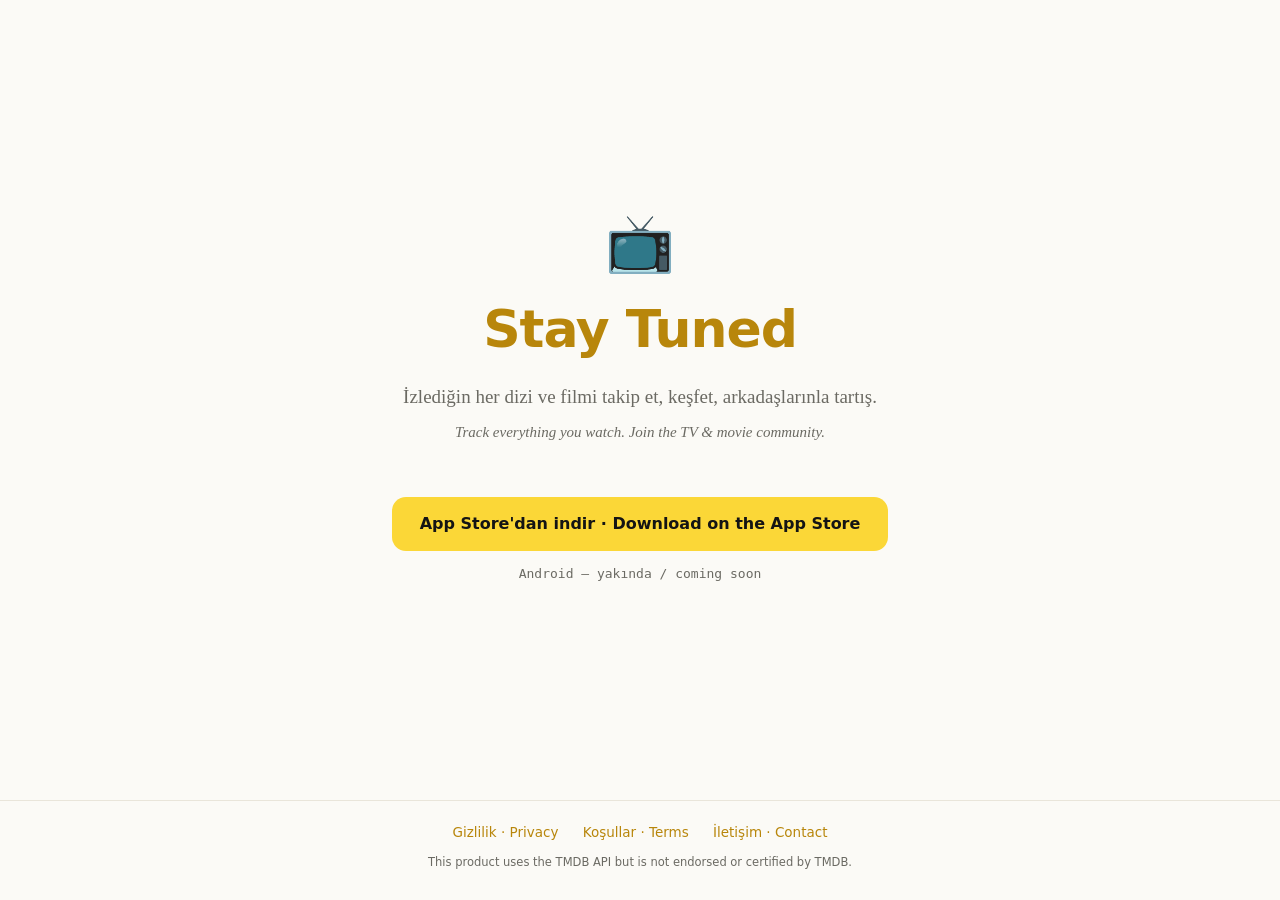
==== index.html @ a6c9dd44 "getstaytuned.app statik site: ana sayfa + gizlilik + kosullar Co-Authored-By: Claude Fable 5 <norepl" ====
<!doctype html>
<html lang="tr">
<head>
<meta charset="utf-8">
<meta name="viewport" content="width=device-width,initial-scale=1">
<title>Stay Tuned — Dizi & Film Takip / TV & Movie Tracker</title>
<meta name="description" content="İzlediğin her dizi ve filmi takip et, keşfet, arkadaşlarınla tartış. Track everything you watch.">
<style>
  :root{
    --beam:#FBD737; --bg:#fbfaf6; --surface:#ffffff; --text:#1c1b18; --muted:#6b6a63; --line:#e9e5da; --accent:#B8860B;
  }
  @media (prefers-color-scheme: dark){:root{--bg:#0d0e12;--surface:#15161c;--text:#eceae2;--muted:#9a988c;--line:#262832;--accent:#FBD737;}}
  *{box-sizing:border-box;}
  body{margin:0;background:var(--bg);color:var(--text);line-height:1.65;
    font-family:'Charter','Georgia',serif;-webkit-font-smoothing:antialiased;
    min-height:100vh;display:flex;flex-direction:column;}
  .wrap{max-width:720px;margin:0 auto;padding:64px 22px 48px;flex:1;
    display:flex;flex-direction:column;justify-content:center;text-align:center;}
  .logo{font-size:56px;line-height:1;}
  h1{font-family:-apple-system,system-ui,sans-serif;font-weight:800;letter-spacing:-0.02em;
    font-size:clamp(34px,7vw,52px);margin:16px 0 8px;color:var(--accent);}
  .tag{font-size:19px;color:var(--muted);margin:0 0 8px;}
  .tag-en{font-size:15px;color:var(--muted);margin:0 0 36px;font-style:italic;}
  .store{display:inline-block;font-family:-apple-system,system-ui,sans-serif;font-weight:700;
    background:var(--beam);color:#141414;border-radius:14px;padding:14px 28px;font-size:16px;
    text-decoration:none;}
  .store:hover{filter:brightness(1.05);}
  .soon{display:block;margin-top:12px;font-size:13px;color:var(--muted);
    font-family:ui-monospace,monospace;}
  footer{border-top:1px solid var(--line);padding:20px 22px 28px;text-align:center;
    font-family:-apple-system,system-ui,sans-serif;font-size:13.5px;color:var(--muted);}
  footer a{color:var(--accent);text-decoration:none;margin:0 10px;}
  footer a:hover{text-decoration:underline;}
  .tmdb{margin-top:10px;font-size:11.5px;}
</style>
</head>
<body>
  <div class="wrap">
    <div class="logo">📺</div>
    <h1>Stay Tuned</h1>
    <p class="tag">İzlediğin her dizi ve filmi takip et, keşfet, arkadaşlarınla tartış.</p>
    <p class="tag-en">Track everything you watch. Join the TV &amp; movie community.</p>
    <p>
      <a class="store" href="https://apps.apple.com/app/id6792608115">App Store'dan indir · Download on the App Store</a>
      <span class="soon">Android — yakında / coming soon</span>
    </p>
  </div>
  <footer>
    <div>
      <a href="/privacy/">Gizlilik · Privacy</a>
      <a href="/terms/">Koşullar · Terms</a>
      <a href="mailto:getstaytuned@gmail.com">İletişim · Contact</a>
    </div>
    <div class="tmdb">This product uses the TMDB API but is not endorsed or certified by TMDB.</div>
  </footer>
</body>
</html>
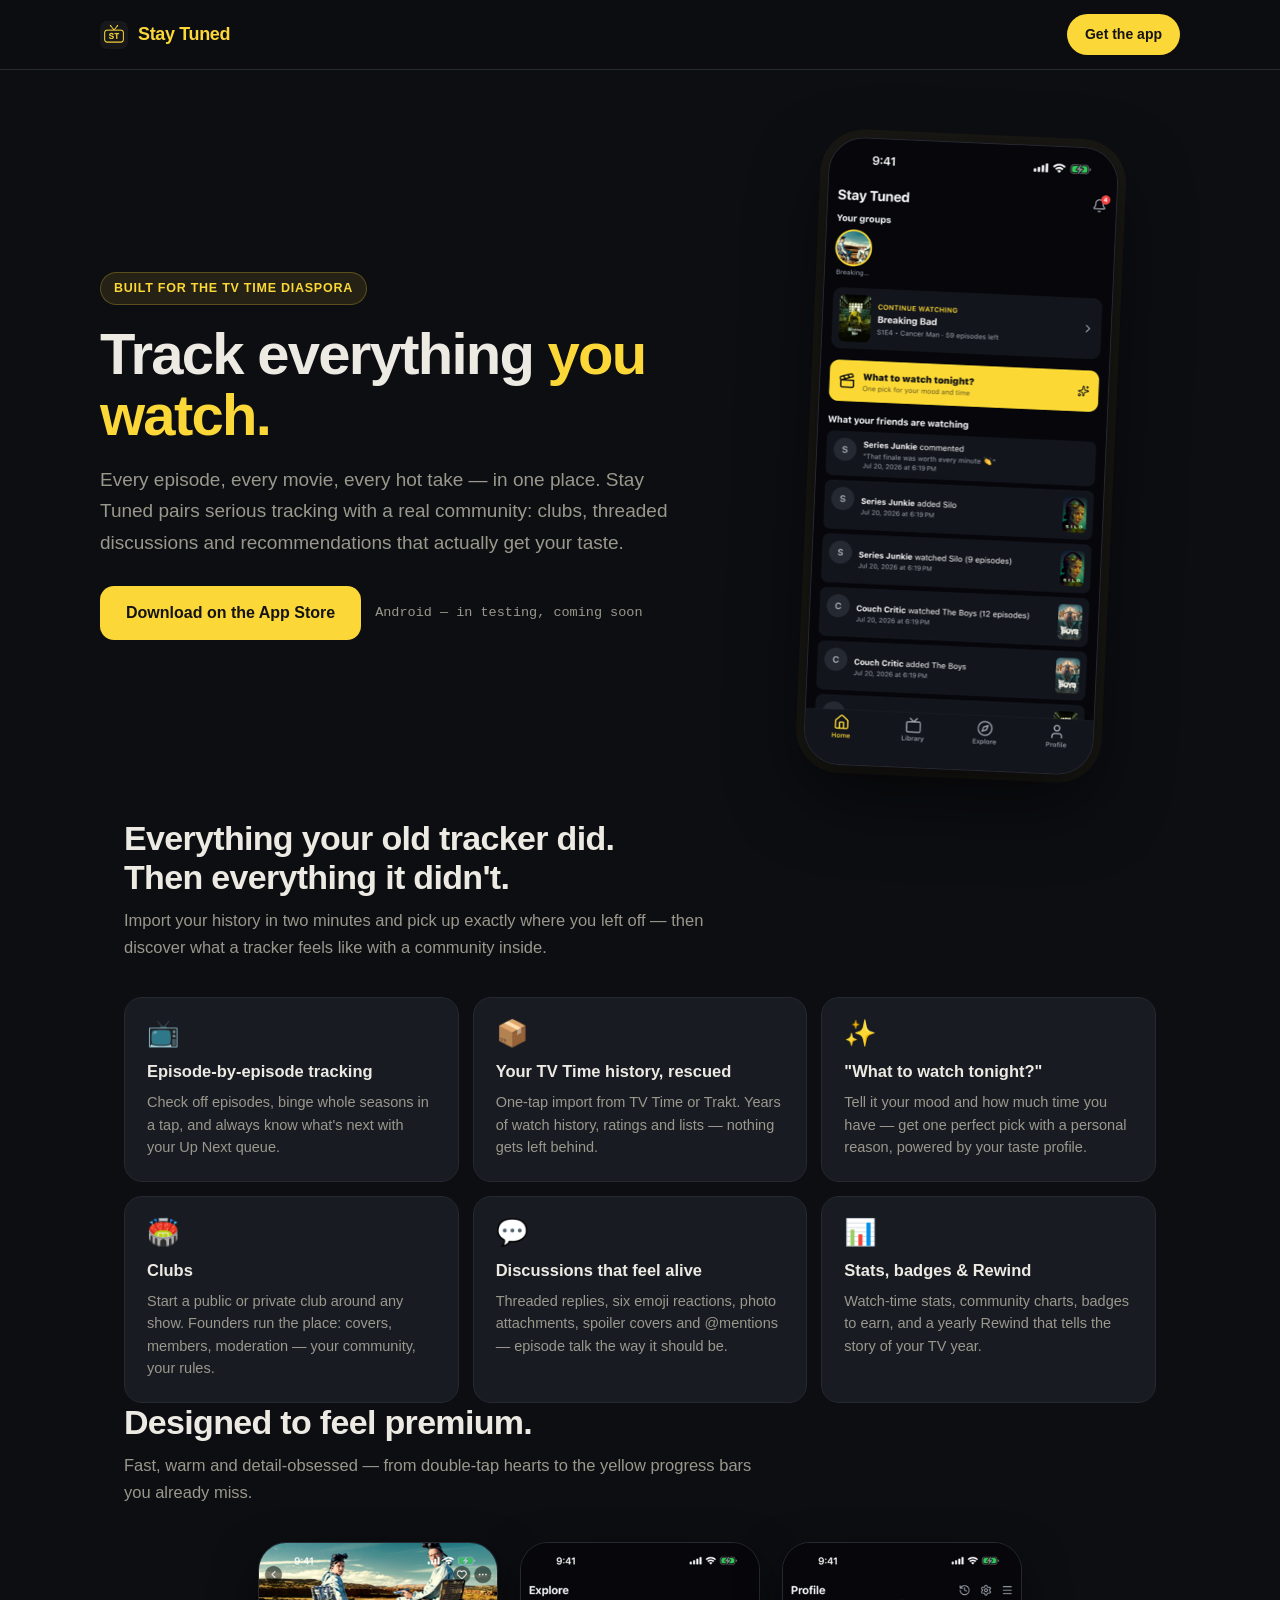
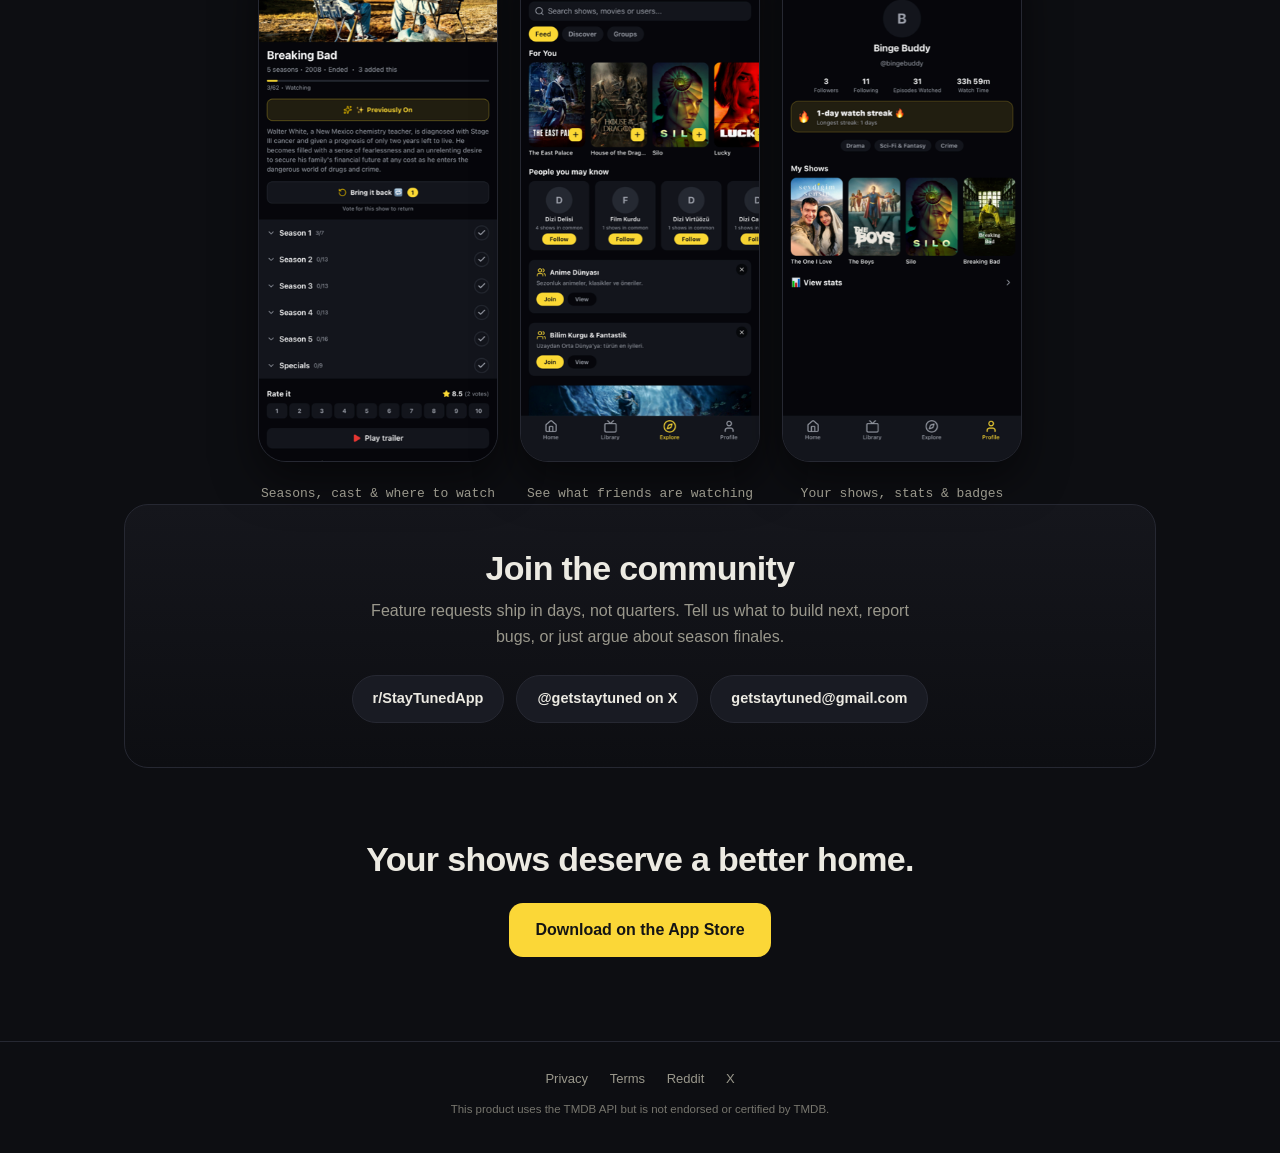
==== commit d5886d10: "Premium landing page: hero + ozellik izgarasi + vitrin + topluluk Co-Authored-By: Claude Fable 5 <no" ====
--- a/index.html
+++ b/index.html
@@ -1,57 +1,168 @@
 <!doctype html>
-<html lang="tr">
+<html lang="en">
 <head>
 <meta charset="utf-8">
 <meta name="viewport" content="width=device-width,initial-scale=1">
-<title>Stay Tuned — Dizi & Film Takip / TV & Movie Tracker</title>
-<meta name="description" content="İzlediğin her dizi ve filmi takip et, keşfet, arkadaşlarınla tartış. Track everything you watch.">
+<title>Stay Tuned — Track everything you watch</title>
+<meta name="description" content="The TV & movie tracker with a real community. Episode tracking, personal recommendations, clubs and discussions — built for the TV Time diaspora.">
+<meta property="og:title" content="Stay Tuned — Track everything you watch">
+<meta property="og:description" content="Episode tracking, personal recommendations, clubs and discussions. Built for the TV Time diaspora.">
+<meta property="og:image" content="https://getstaytuned.app/assets/01_home.png">
 <style>
   :root{
-    --beam:#FBD737; --bg:#fbfaf6; --surface:#ffffff; --text:#1c1b18; --muted:#6b6a63; --line:#e9e5da; --accent:#B8860B;
+    --beam:#FBD737; --beam-deep:#B8860B;
+    --bg:#0d0e12; --surface:#15161c; --card:#191b23; --text:#eceae2; --muted:#9a988c; --line:#262832;
   }
-  @media (prefers-color-scheme: dark){:root{--bg:#0d0e12;--surface:#15161c;--text:#eceae2;--muted:#9a988c;--line:#262832;--accent:#FBD737;}}
-  *{box-sizing:border-box;}
-  body{margin:0;background:var(--bg);color:var(--text);line-height:1.65;
-    font-family:'Charter','Georgia',serif;-webkit-font-smoothing:antialiased;
-    min-height:100vh;display:flex;flex-direction:column;}
-  .wrap{max-width:720px;margin:0 auto;padding:64px 22px 48px;flex:1;
-    display:flex;flex-direction:column;justify-content:center;text-align:center;}
-  .logo{font-size:56px;line-height:1;}
-  h1{font-family:-apple-system,system-ui,sans-serif;font-weight:800;letter-spacing:-0.02em;
-    font-size:clamp(34px,7vw,52px);margin:16px 0 8px;color:var(--accent);}
-  .tag{font-size:19px;color:var(--muted);margin:0 0 8px;}
-  .tag-en{font-size:15px;color:var(--muted);margin:0 0 36px;font-style:italic;}
-  .store{display:inline-block;font-family:-apple-system,system-ui,sans-serif;font-weight:700;
-    background:var(--beam);color:#141414;border-radius:14px;padding:14px 28px;font-size:16px;
-    text-decoration:none;}
-  .store:hover{filter:brightness(1.05);}
-  .soon{display:block;margin-top:12px;font-size:13px;color:var(--muted);
-    font-family:ui-monospace,monospace;}
-  footer{border-top:1px solid var(--line);padding:20px 22px 28px;text-align:center;
-    font-family:-apple-system,system-ui,sans-serif;font-size:13.5px;color:var(--muted);}
-  footer a{color:var(--accent);text-decoration:none;margin:0 10px;}
-  footer a:hover{text-decoration:underline;}
-  .tmdb{margin-top:10px;font-size:11.5px;}
+  *{box-sizing:border-box;margin:0;}
+  html{scroll-behavior:smooth;}
+  body{background:var(--bg);color:var(--text);line-height:1.65;
+    font-family:-apple-system,BlinkMacSystemFont,'Segoe UI',Roboto,sans-serif;
+    -webkit-font-smoothing:antialiased;overflow-x:hidden;}
+  a{color:var(--beam);text-decoration:none;}
+  .wrap{max-width:1080px;margin:0 auto;padding:0 24px;}
+
+  /* Nav */
+  nav{position:sticky;top:0;z-index:10;background:rgba(13,14,18,.85);backdrop-filter:blur(14px);border-bottom:1px solid var(--line);}
+  .nav-in{display:flex;align-items:center;justify-content:space-between;padding:14px 0;}
+  .brand{display:flex;align-items:center;gap:10px;font-weight:800;font-size:18px;color:var(--beam);letter-spacing:-.02em;}
+  .brand img{width:28px;height:28px;border-radius:7px;}
+  .nav-cta{background:var(--beam);color:#141414;font-weight:700;font-size:14px;padding:9px 18px;border-radius:999px;}
+  .nav-cta:hover{filter:brightness(1.07);}
+
+  /* Hero */
+  .hero{display:flex;align-items:center;gap:48px;padding:72px 0 48px;}
+  .hero-copy{flex:1.15;min-width:0;}
+  .eyebrow{display:inline-block;font-size:12.5px;font-weight:700;letter-spacing:.06em;text-transform:uppercase;
+    color:var(--beam);background:rgba(251,215,55,.1);border:1px solid rgba(251,215,55,.25);border-radius:999px;padding:5px 13px;margin-bottom:18px;}
+  h1{font-size:clamp(34px,5.4vw,58px);font-weight:800;letter-spacing:-.03em;line-height:1.06;}
+  h1 em{font-style:normal;color:var(--beam);}
+  .lede{color:var(--muted);font-size:clamp(16px,2vw,19px);margin:18px 0 28px;max-width:34em;}
+  .cta-row{display:flex;align-items:center;gap:14px;flex-wrap:wrap;}
+  .cta{display:inline-flex;align-items:center;gap:9px;background:var(--beam);color:#141414;font-weight:800;
+    font-size:16px;padding:14px 26px;border-radius:14px;}
+  .cta:hover{filter:brightness(1.07);}
+  .cta-soft{color:var(--muted);font-size:13.5px;font-family:ui-monospace,monospace;}
+  .hero-shot{flex:.85;display:flex;justify-content:center;min-width:0;}
+  .phone{width:min(290px,72vw);border-radius:36px;border:1px solid var(--line);
+    box-shadow:0 30px 70px rgba(0,0,0,.55), 0 0 0 8px rgba(251,215,55,.05);
+    transform:rotate(2.5deg);}
+
+  /* Sections */
+  section{padding:56px 0;}
+  .sec-head{max-width:640px;margin-bottom:36px;}
+  h2{font-size:clamp(24px,3.4vw,34px);font-weight:800;letter-spacing:-.02em;line-height:1.15;}
+  .sec-head p{color:var(--muted);margin-top:10px;font-size:16.5px;}
+
+  /* Feature grid */
+  .grid{display:grid;grid-template-columns:repeat(auto-fit,minmax(280px,1fr));gap:14px;}
+  .card{background:var(--card);border:1px solid var(--line);border-radius:18px;padding:22px;}
+  .card .ico{font-size:26px;line-height:1;}
+  .card h3{font-size:16.5px;font-weight:700;margin:12px 0 6px;}
+  .card p{color:var(--muted);font-size:14.5px;line-height:1.55;}
+
+  /* Showcase */
+  .shots{display:flex;gap:22px;justify-content:center;flex-wrap:wrap;}
+  .shot{width:min(240px,80vw);text-align:center;}
+  .shot img{width:100%;border-radius:28px;border:1px solid var(--line);box-shadow:0 18px 44px rgba(0,0,0,.5);}
+  .shot figcaption{color:var(--muted);font-size:13px;margin-top:12px;font-family:ui-monospace,monospace;}
+
+  /* Community */
+  .comm{background:linear-gradient(180deg,var(--surface),var(--bg));border:1px solid var(--line);border-radius:24px;
+    padding:44px 28px;text-align:center;}
+  .comm p{color:var(--muted);max-width:36em;margin:10px auto 24px;}
+  .comm-row{display:flex;gap:12px;justify-content:center;flex-wrap:wrap;}
+  .ghost{display:inline-flex;align-items:center;gap:8px;border:1px solid var(--line);background:var(--card);
+    color:var(--text);font-weight:600;font-size:14.5px;padding:11px 20px;border-radius:999px;}
+  .ghost:hover{border-color:var(--beam);color:var(--beam);}
+
+  /* Final CTA */
+  .final{text-align:center;padding:72px 0 84px;}
+  .final .cta{margin-top:24px;}
+
+  footer{border-top:1px solid var(--line);padding:26px 24px 34px;text-align:center;color:var(--muted);font-size:13px;}
+  footer a{margin:0 9px;color:var(--muted);}
+  footer a:hover{color:var(--beam);}
+  .tmdb{margin-top:10px;font-size:11.5px;opacity:.75;}
+
+  @media (max-width:820px){
+    .hero{flex-direction:column-reverse;gap:36px;padding-top:44px;text-align:center;}
+    .lede{margin-inline:auto;}
+    .cta-row{justify-content:center;}
+    .phone{transform:none;}
+  }
 </style>
 </head>
 <body>
-  <div class="wrap">
-    <div class="logo">📺</div>
-    <h1>Stay Tuned</h1>
-    <p class="tag">İzlediğin her dizi ve filmi takip et, keşfet, arkadaşlarınla tartış.</p>
-    <p class="tag-en">Track everything you watch. Join the TV &amp; movie community.</p>
-    <p>
-      <a class="store" href="https://apps.apple.com/app/id6792608115">App Store'dan indir · Download on the App Store</a>
-      <span class="soon">Android — yakında / coming soon</span>
-    </p>
+
+<nav><div class="wrap nav-in">
+  <span class="brand"><img src="assets/icon-192.png" alt="">Stay Tuned</span>
+  <a class="nav-cta" href="https://apps.apple.com/app/id6792608115">Get the app</a>
+</div></nav>
+
+<header class="wrap hero">
+  <div class="hero-copy">
+    <span class="eyebrow">Built for the TV Time diaspora</span>
+    <h1>Track everything <em>you watch.</em></h1>
+    <p class="lede">Every episode, every movie, every hot take — in one place. Stay Tuned pairs serious tracking with a real community: clubs, threaded discussions and recommendations that actually get your taste.</p>
+    <div class="cta-row">
+      <a class="cta" href="https://apps.apple.com/app/id6792608115"> Download on the App&nbsp;Store</a>
+      <span class="cta-soft">Android — in testing, coming soon</span>
+    </div>
   </div>
-  <footer>
-    <div>
-      <a href="/privacy/">Gizlilik · Privacy</a>
-      <a href="/terms/">Koşullar · Terms</a>
-      <a href="mailto:getstaytuned@gmail.com">İletişim · Contact</a>
+  <div class="hero-shot"><img class="phone" src="assets/01_home.png" alt="Stay Tuned home screen"></div>
+</header>
+
+<section class="wrap" id="features">
+  <div class="sec-head">
+    <h2>Everything your old tracker did.<br>Then everything it didn't.</h2>
+    <p>Import your history in two minutes and pick up exactly where you left off — then discover what a tracker feels like with a community inside.</p>
+  </div>
+  <div class="grid">
+    <div class="card"><div class="ico">📺</div><h3>Episode-by-episode tracking</h3><p>Check off episodes, binge whole seasons in a tap, and always know what's next with your Up Next queue.</p></div>
+    <div class="card"><div class="ico">📦</div><h3>Your TV Time history, rescued</h3><p>One-tap import from TV Time or Trakt. Years of watch history, ratings and lists — nothing gets left behind.</p></div>
+    <div class="card"><div class="ico">✨</div><h3>"What to watch tonight?"</h3><p>Tell it your mood and how much time you have — get one perfect pick with a personal reason, powered by your taste profile.</p></div>
+    <div class="card"><div class="ico">🏟️</div><h3>Clubs</h3><p>Start a public or private club around any show. Founders run the place: covers, members, moderation — your community, your rules.</p></div>
+    <div class="card"><div class="ico">💬</div><h3>Discussions that feel alive</h3><p>Threaded replies, six emoji reactions, photo attachments, spoiler covers and @mentions — episode talk the way it should be.</p></div>
+    <div class="card"><div class="ico">📊</div><h3>Stats, badges &amp; Rewind</h3><p>Watch-time stats, community charts, badges to earn, and a yearly Rewind that tells the story of your TV year.</p></div>
+  </div>
+</section>
+
+<section class="wrap" id="showcase">
+  <div class="sec-head"><h2>Designed to feel premium.</h2>
+    <p>Fast, warm and detail-obsessed — from double-tap hearts to the yellow progress bars you already miss.</p></div>
+  <div class="shots">
+    <figure class="shot"><img src="assets/03_show_detail.png" alt="Show page" loading="lazy"><figcaption>Seasons, cast &amp; where to watch</figcaption></figure>
+    <figure class="shot"><img src="assets/04_explore_feed.png" alt="Social feed" loading="lazy"><figcaption>See what friends are watching</figcaption></figure>
+    <figure class="shot"><img src="assets/06_profile.png" alt="Profile" loading="lazy"><figcaption>Your shows, stats &amp; badges</figcaption></figure>
+  </div>
+</section>
+
+<section class="wrap">
+  <div class="comm">
+    <h2>Join the community</h2>
+    <p>Feature requests ship in days, not quarters. Tell us what to build next, report bugs, or just argue about season finales.</p>
+    <div class="comm-row">
+      <a class="ghost" href="https://www.reddit.com/r/StayTunedApp">r/StayTunedApp</a>
+      <a class="ghost" href="https://x.com/getstaytuned">@getstaytuned on X</a>
+      <a class="ghost" href="mailto:getstaytuned@gmail.com">getstaytuned@gmail.com</a>
     </div>
-    <div class="tmdb">This product uses the TMDB API but is not endorsed or certified by TMDB.</div>
-  </footer>
+  </div>
+</section>
+
+<section class="wrap final">
+  <h2>Your shows deserve a better home.</h2>
+  <a class="cta" href="https://apps.apple.com/app/id6792608115"> Download on the App&nbsp;Store</a>
+</section>
+
+<footer>
+  <div>
+    <a href="/privacy/">Privacy</a>
+    <a href="/terms/">Terms</a>
+    <a href="https://www.reddit.com/r/StayTunedApp">Reddit</a>
+    <a href="https://x.com/getstaytuned">X</a>
+  </div>
+  <div class="tmdb">This product uses the TMDB API but is not endorsed or certified by TMDB.</div>
+</footer>
+
 </body>
 </html>
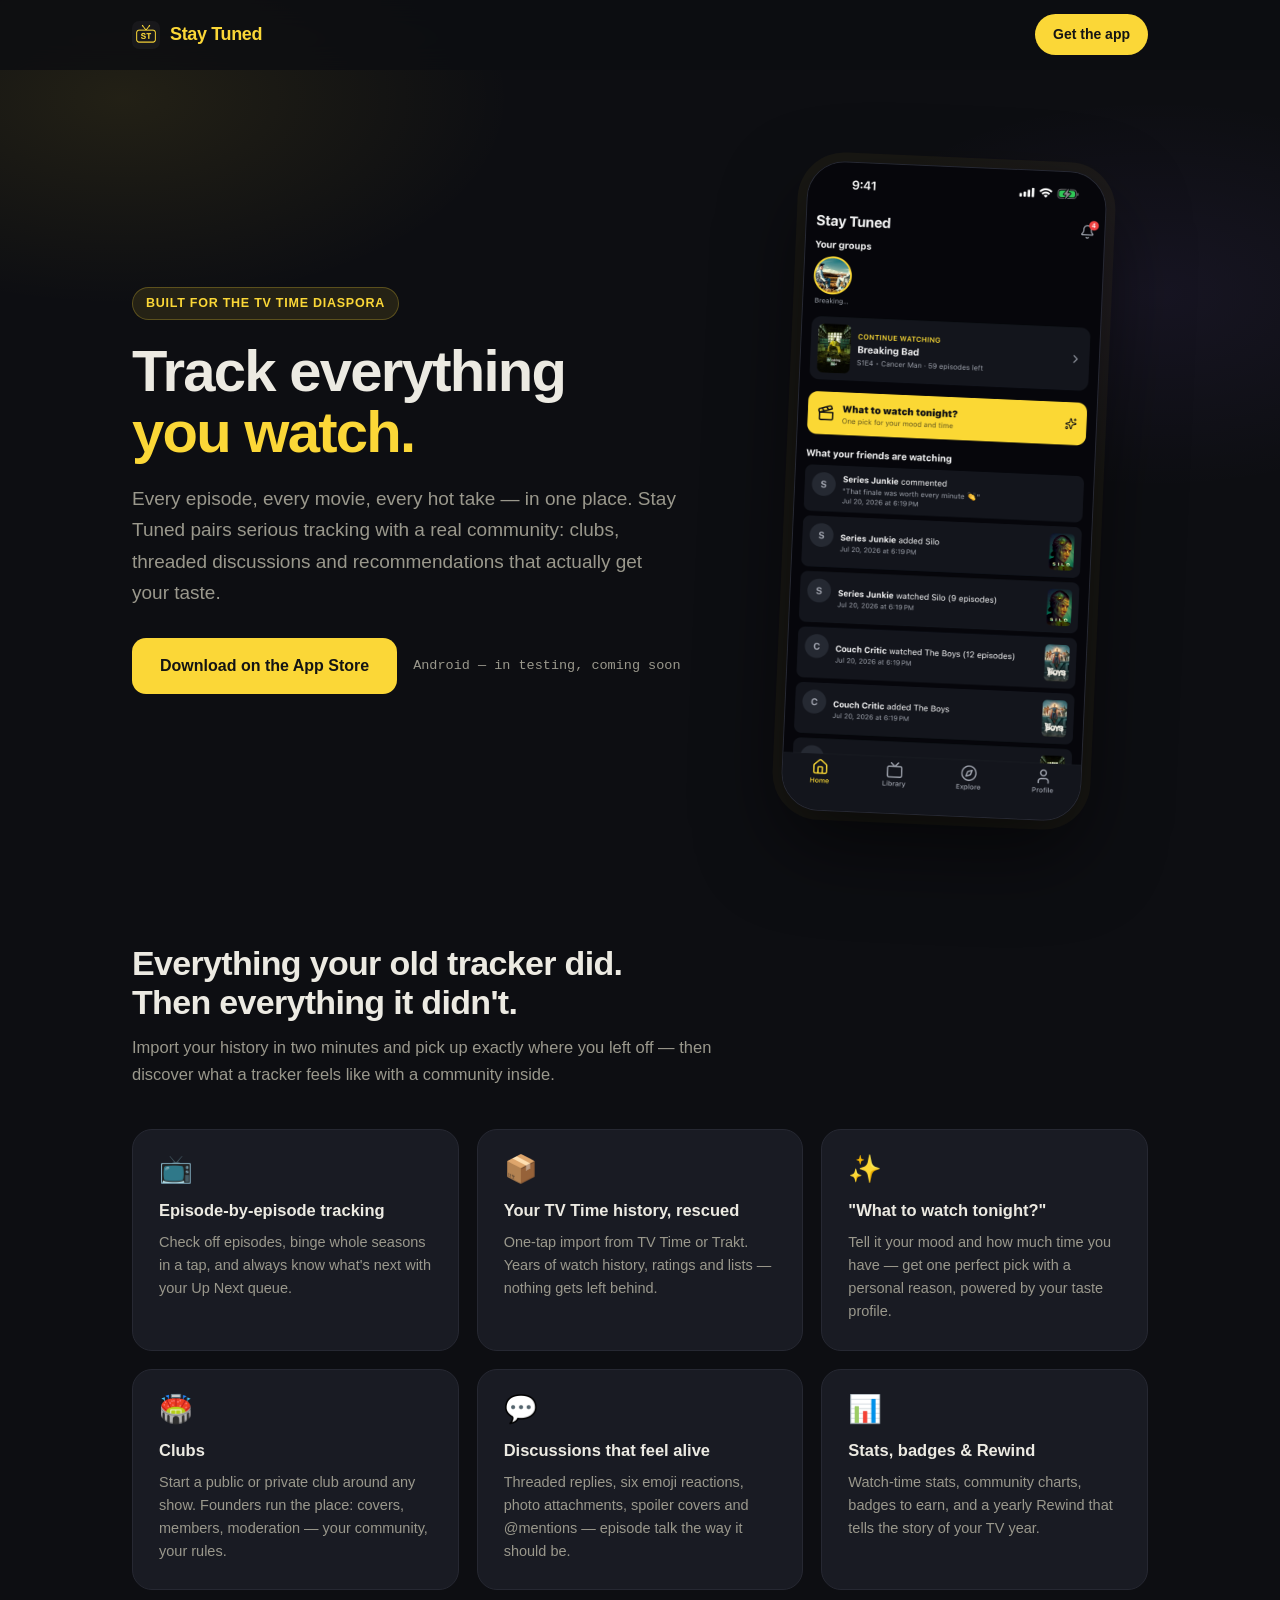
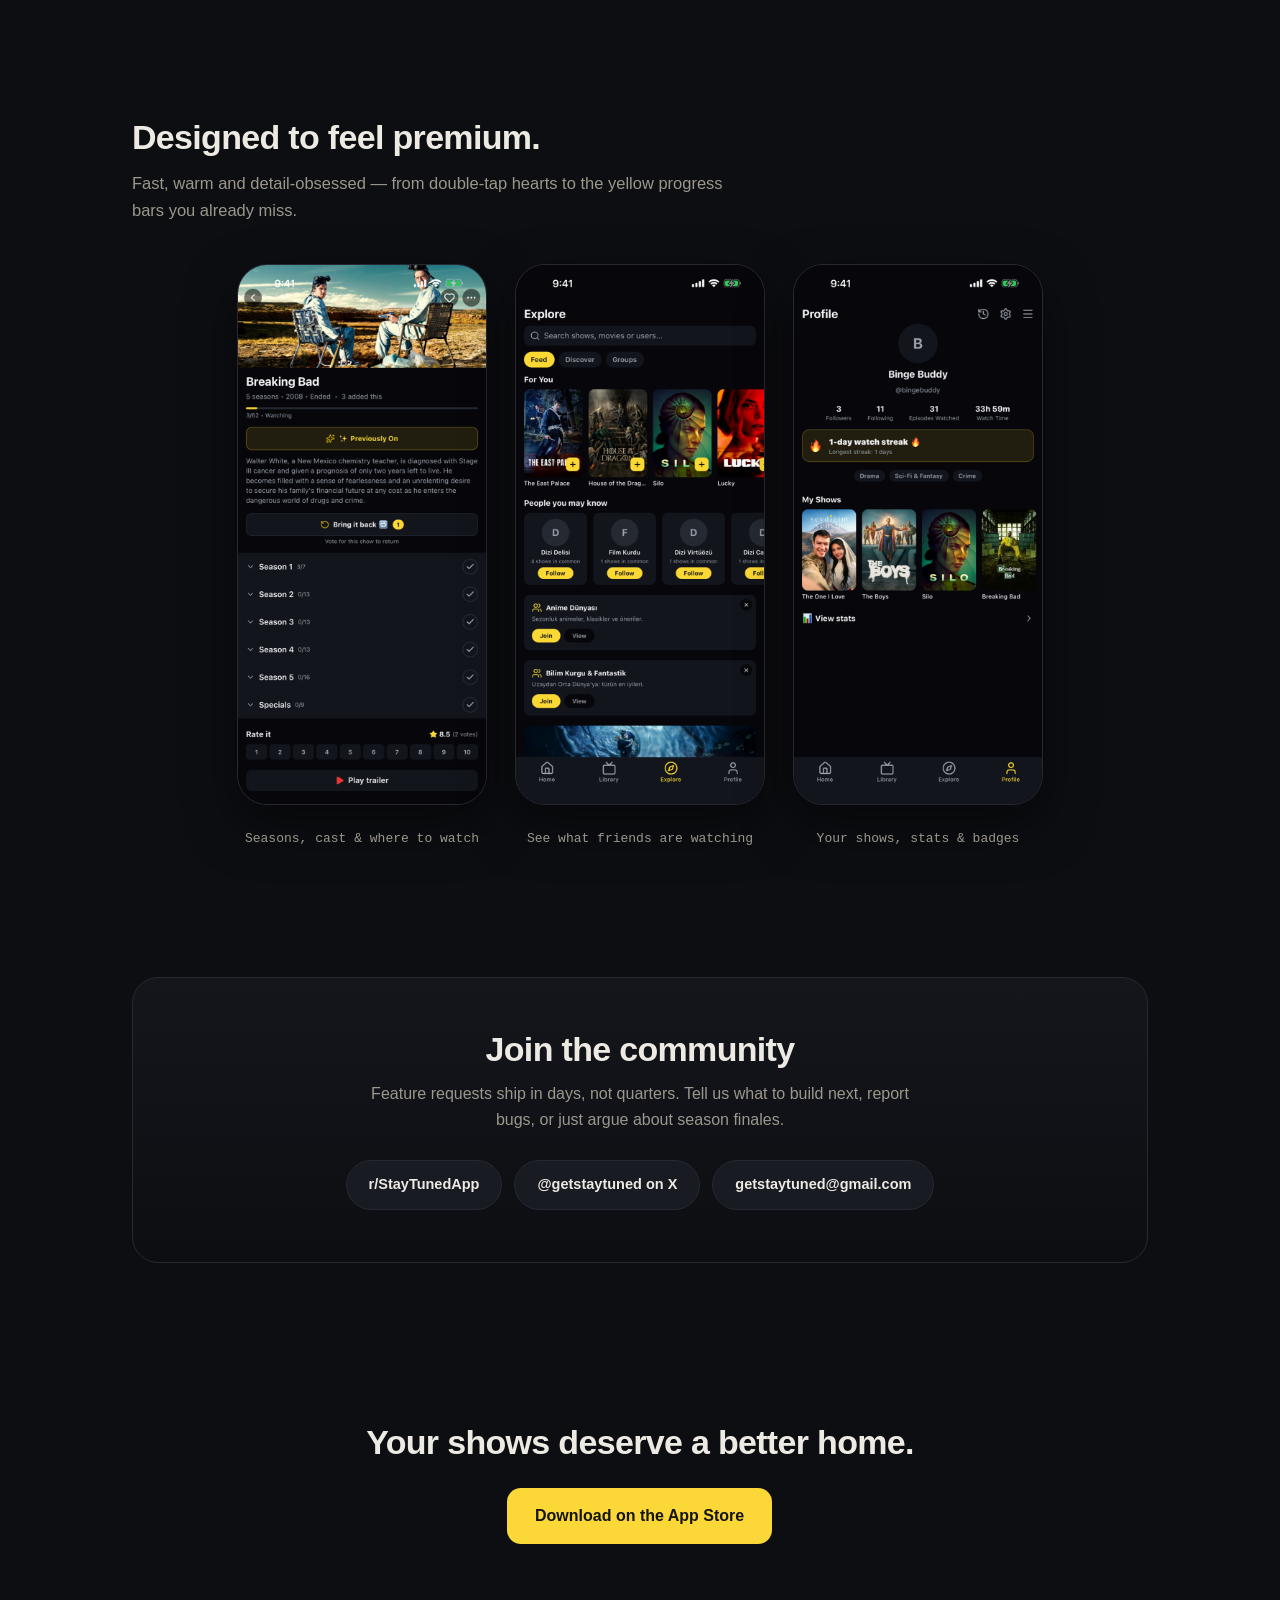
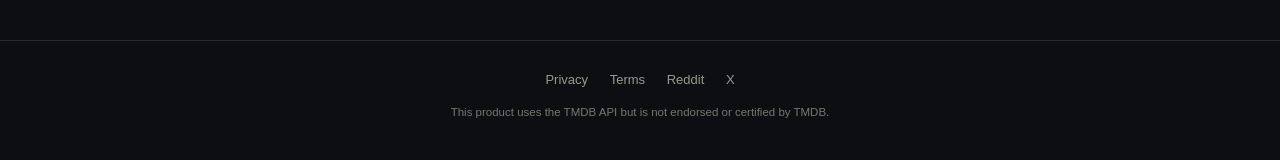
==== commit 737cf88c: "Senior cila: retina gorseller, kaydirma reveal'lari, hover/mikro gecisler, mobil snap vitrini - 2x e" ====
--- a/index.html
+++ b/index.html
@@ -12,6 +12,8 @@
   :root{
     --beam:#FBD737; --beam-deep:#B8860B;
     --bg:#0d0e12; --surface:#15161c; --card:#191b23; --text:#eceae2; --muted:#9a988c; --line:#262832;
+    --ease:cubic-bezier(.16,1,.3,1);
+    --s2:16px; --s3:24px; --s4:40px; --s5:64px; --s6:96px;
   }
   *{box-sizing:border-box;margin:0;}
   html{scroll-behavior:smooth;}
@@ -19,126 +21,163 @@
     font-family:-apple-system,BlinkMacSystemFont,'Segoe UI',Roboto,sans-serif;
     -webkit-font-smoothing:antialiased;overflow-x:hidden;}
   a{color:var(--beam);text-decoration:none;}
-  .wrap{max-width:1080px;margin:0 auto;padding:0 24px;}
+  ::selection{background:var(--beam);color:#141414;}
+  .wrap{max-width:1080px;margin:0 auto;padding-inline:clamp(20px,4vw,32px);}
+  h1,h2,h3{text-wrap:balance;}
+
+  /* Reveal-on-scroll */
+  .rv{opacity:0;transform:translateY(26px);transition:opacity .8s var(--ease),transform .8s var(--ease);transition-delay:var(--d,0ms);}
+  .rv.in{opacity:1;transform:none;}
+  @media (prefers-reduced-motion:reduce){
+    .rv{opacity:1;transform:none;transition:none;}
+    .phone-wrap{animation:none!important;}
+    html{scroll-behavior:auto;}
+  }
 
   /* Nav */
-  nav{position:sticky;top:0;z-index:10;background:rgba(13,14,18,.85);backdrop-filter:blur(14px);border-bottom:1px solid var(--line);}
-  .nav-in{display:flex;align-items:center;justify-content:space-between;padding:14px 0;}
+  nav{position:sticky;top:0;z-index:10;background:rgba(13,14,18,.82);backdrop-filter:blur(14px);
+    border-bottom:1px solid transparent;transition:border-color .4s,box-shadow .4s;}
+  nav.scrolled{border-color:var(--line);box-shadow:0 8px 30px rgba(0,0,0,.35);}
+  .nav-in{display:flex;align-items:center;justify-content:space-between;padding-block:14px;}
   .brand{display:flex;align-items:center;gap:10px;font-weight:800;font-size:18px;color:var(--beam);letter-spacing:-.02em;}
   .brand img{width:28px;height:28px;border-radius:7px;}
-  .nav-cta{background:var(--beam);color:#141414;font-weight:700;font-size:14px;padding:9px 18px;border-radius:999px;}
-  .nav-cta:hover{filter:brightness(1.07);}
+  .btn{display:inline-flex;align-items:center;justify-content:center;gap:9px;background:var(--beam);color:#141414;
+    font-weight:800;border-radius:999px;transition:transform .25s var(--ease),box-shadow .25s var(--ease),filter .2s;
+    will-change:transform;}
+  .btn:hover{transform:translateY(-2px);box-shadow:0 10px 26px rgba(251,215,55,.22);filter:brightness(1.05);}
+  .btn:active{transform:translateY(0);}
+  .btn:focus-visible{outline:2px solid var(--beam);outline-offset:3px;}
+  .nav-cta{font-size:14px;padding:9px 18px;}
 
   /* Hero */
-  .hero{display:flex;align-items:center;gap:48px;padding:72px 0 48px;}
+  .hero{position:relative;display:flex;align-items:center;gap:clamp(32px,5vw,56px);padding-block:var(--s6) var(--s5);}
+  .hero::before{content:"";position:absolute;inset:-140px -30vw auto;height:560px;pointer-events:none;z-index:-1;
+    background:radial-gradient(600px 320px at 22% 30%,rgba(251,215,55,.09),transparent 65%),
+               radial-gradient(520px 300px at 78% 65%,rgba(156,111,254,.07),transparent 65%);}
   .hero-copy{flex:1.15;min-width:0;}
   .eyebrow{display:inline-block;font-size:12.5px;font-weight:700;letter-spacing:.06em;text-transform:uppercase;
-    color:var(--beam);background:rgba(251,215,55,.1);border:1px solid rgba(251,215,55,.25);border-radius:999px;padding:5px 13px;margin-bottom:18px;}
-  h1{font-size:clamp(34px,5.4vw,58px);font-weight:800;letter-spacing:-.03em;line-height:1.06;}
+    color:var(--beam);background:rgba(251,215,55,.1);border:1px solid rgba(251,215,55,.25);border-radius:999px;
+    padding:5px 13px;margin-bottom:20px;}
+  h1{font-size:clamp(36px,5.4vw,58px);font-weight:800;letter-spacing:-.03em;line-height:1.06;}
   h1 em{font-style:normal;color:var(--beam);}
-  .lede{color:var(--muted);font-size:clamp(16px,2vw,19px);margin:18px 0 28px;max-width:34em;}
-  .cta-row{display:flex;align-items:center;gap:14px;flex-wrap:wrap;}
-  .cta{display:inline-flex;align-items:center;gap:9px;background:var(--beam);color:#141414;font-weight:800;
-    font-size:16px;padding:14px 26px;border-radius:14px;}
-  .cta:hover{filter:brightness(1.07);}
+  .lede{color:var(--muted);font-size:clamp(16px,2vw,19px);margin:20px 0 30px;max-width:33em;}
+  .cta-row{display:flex;align-items:center;gap:16px;flex-wrap:wrap;}
+  .cta{font-size:16px;padding:15px 28px;border-radius:14px;}
   .cta-soft{color:var(--muted);font-size:13.5px;font-family:ui-monospace,monospace;}
   .hero-shot{flex:.85;display:flex;justify-content:center;min-width:0;}
-  .phone{width:min(290px,72vw);border-radius:36px;border:1px solid var(--line);
-    box-shadow:0 30px 70px rgba(0,0,0,.55), 0 0 0 8px rgba(251,215,55,.05);
+  .phone-wrap{animation:float 7s ease-in-out infinite;}
+  @keyframes float{0%,100%{transform:translateY(0)}50%{transform:translateY(-12px)}}
+  .phone{display:block;width:min(300px,70vw);height:auto;border-radius:38px;border:1px solid var(--line);
+    box-shadow:0 34px 80px rgba(0,0,0,.55),0 0 0 9px rgba(251,215,55,.05);
     transform:rotate(2.5deg);}
 
   /* Sections */
-  section{padding:56px 0;}
-  .sec-head{max-width:640px;margin-bottom:36px;}
-  h2{font-size:clamp(24px,3.4vw,34px);font-weight:800;letter-spacing:-.02em;line-height:1.15;}
-  .sec-head p{color:var(--muted);margin-top:10px;font-size:16.5px;}
+  section{padding-block:var(--s5);}
+  .sec-head{max-width:640px;margin-bottom:var(--s4);}
+  h2{font-size:clamp(26px,3.4vw,34px);font-weight:800;letter-spacing:-.02em;line-height:1.15;}
+  .sec-head p{color:var(--muted);margin-top:12px;font-size:16.5px;max-width:36em;}
 
   /* Feature grid */
-  .grid{display:grid;grid-template-columns:repeat(auto-fit,minmax(280px,1fr));gap:14px;}
-  .card{background:var(--card);border:1px solid var(--line);border-radius:18px;padding:22px;}
-  .card .ico{font-size:26px;line-height:1;}
-  .card h3{font-size:16.5px;font-weight:700;margin:12px 0 6px;}
-  .card p{color:var(--muted);font-size:14.5px;line-height:1.55;}
+  .grid{display:grid;grid-template-columns:repeat(auto-fit,minmax(280px,1fr));gap:18px;}
+  .card{background:var(--card);border:1px solid var(--line);border-radius:20px;padding:26px;
+    transition:transform .35s var(--ease),border-color .35s,box-shadow .35s var(--ease);}
+  .card:hover{transform:translateY(-4px);border-color:rgba(251,215,55,.35);box-shadow:0 16px 40px rgba(0,0,0,.35);}
+  .card .ico{font-size:27px;line-height:1;}
+  .card h3{font-size:16.5px;font-weight:700;margin:14px 0 7px;}
+  .card p{color:var(--muted);font-size:14.5px;line-height:1.6;}
 
   /* Showcase */
-  .shots{display:flex;gap:22px;justify-content:center;flex-wrap:wrap;}
-  .shot{width:min(240px,80vw);text-align:center;}
-  .shot img{width:100%;border-radius:28px;border:1px solid var(--line);box-shadow:0 18px 44px rgba(0,0,0,.5);}
-  .shot figcaption{color:var(--muted);font-size:13px;margin-top:12px;font-family:ui-monospace,monospace;}
+  .shots{display:flex;gap:clamp(18px,3vw,28px);justify-content:center;}
+  .shot{width:min(250px,72vw);flex:none;text-align:center;}
+  .shot img{width:100%;height:auto;border-radius:30px;border:1px solid var(--line);box-shadow:0 20px 50px rgba(0,0,0,.5);
+    transition:transform .4s var(--ease);}
+  .shot:hover img{transform:translateY(-6px) scale(1.015);}
+  .shot figcaption{color:var(--muted);font-size:13px;margin-top:14px;font-family:ui-monospace,monospace;}
+  @media (max-width:820px){
+    .shots{justify-content:flex-start;overflow-x:auto;scroll-snap-type:x mandatory;
+      padding:6px 20px 18px;margin-inline:-20px;-webkit-overflow-scrolling:touch;scrollbar-width:none;}
+    .shots::-webkit-scrollbar{display:none;}
+    .shot{scroll-snap-align:center;}
+  }
 
   /* Community */
-  .comm{background:linear-gradient(180deg,var(--surface),var(--bg));border:1px solid var(--line);border-radius:24px;
-    padding:44px 28px;text-align:center;}
-  .comm p{color:var(--muted);max-width:36em;margin:10px auto 24px;}
+  .comm{background:linear-gradient(180deg,var(--surface),var(--bg));border:1px solid var(--line);border-radius:26px;
+    padding:clamp(36px,6vw,52px) clamp(22px,4vw,36px);text-align:center;}
+  .comm p{color:var(--muted);max-width:36em;margin:12px auto 26px;}
   .comm-row{display:flex;gap:12px;justify-content:center;flex-wrap:wrap;}
   .ghost{display:inline-flex;align-items:center;gap:8px;border:1px solid var(--line);background:var(--card);
-    color:var(--text);font-weight:600;font-size:14.5px;padding:11px 20px;border-radius:999px;}
-  .ghost:hover{border-color:var(--beam);color:var(--beam);}
+    color:var(--text);font-weight:600;font-size:14.5px;padding:12px 22px;border-radius:999px;
+    transition:transform .25s var(--ease),border-color .25s,color .25s;}
+  .ghost:hover{transform:translateY(-2px);border-color:var(--beam);color:var(--beam);}
 
   /* Final CTA */
-  .final{text-align:center;padding:72px 0 84px;}
-  .final .cta{margin-top:24px;}
-
-  footer{border-top:1px solid var(--line);padding:26px 24px 34px;text-align:center;color:var(--muted);font-size:13px;}
-  footer a{margin:0 9px;color:var(--muted);}
+  .final{text-align:center;padding-block:var(--s6);}
+  .final .cta{margin-top:26px;}
+
+  footer{border-top:1px solid var(--line);padding:28px 24px 38px;text-align:center;color:var(--muted);font-size:13px;}
+  footer a{margin:0 9px;color:var(--muted);transition:color .2s;}
   footer a:hover{color:var(--beam);}
-  .tmdb{margin-top:10px;font-size:11.5px;opacity:.75;}
+  .tmdb{margin-top:12px;font-size:11.5px;opacity:.75;}
 
   @media (max-width:820px){
-    .hero{flex-direction:column-reverse;gap:36px;padding-top:44px;text-align:center;}
+    .hero{flex-direction:column-reverse;gap:40px;padding-block:var(--s4) var(--s4);text-align:center;}
+    .hero-copy{width:100%;}
     .lede{margin-inline:auto;}
     .cta-row{justify-content:center;}
-    .phone{transform:none;}
+    .cta{width:100%;max-width:360px;}
+    .phone{transform:none;width:min(250px,64vw);}
+    section{padding-block:var(--s4);}
+    .sec-head{margin-bottom:var(--s3);}
   }
 </style>
 </head>
 <body>
 
-<nav><div class="wrap nav-in">
+<nav id="nav"><div class="wrap nav-in">
   <span class="brand"><img src="assets/icon-192.png" alt="">Stay Tuned</span>
-  <a class="nav-cta" href="https://apps.apple.com/app/id6792608115">Get the app</a>
+  <a class="btn nav-cta" href="https://apps.apple.com/app/id6792608115">Get the app</a>
 </div></nav>
 
 <header class="wrap hero">
   <div class="hero-copy">
-    <span class="eyebrow">Built for the TV Time diaspora</span>
-    <h1>Track everything <em>you watch.</em></h1>
-    <p class="lede">Every episode, every movie, every hot take — in one place. Stay Tuned pairs serious tracking with a real community: clubs, threaded discussions and recommendations that actually get your taste.</p>
-    <div class="cta-row">
-      <a class="cta" href="https://apps.apple.com/app/id6792608115"> Download on the App&nbsp;Store</a>
+    <span class="eyebrow rv">Built for the TV Time diaspora</span>
+    <h1 class="rv" style="--d:60ms">Track everything <em>you watch.</em></h1>
+    <p class="lede rv" style="--d:120ms">Every episode, every movie, every hot take — in one place. Stay Tuned pairs serious tracking with a real community: clubs, threaded discussions and recommendations that actually get your taste.</p>
+    <div class="cta-row rv" style="--d:180ms">
+      <a class="btn cta" href="https://apps.apple.com/app/id6792608115"> Download on the App&nbsp;Store</a>
       <span class="cta-soft">Android — in testing, coming soon</span>
     </div>
   </div>
-  <div class="hero-shot"><img class="phone" src="assets/01_home.png" alt="Stay Tuned home screen"></div>
+  <div class="hero-shot rv" style="--d:140ms"><div class="phone-wrap"><img class="phone" src="assets/01_home.png" alt="Stay Tuned home screen" width="690" height="1500"></div></div>
 </header>
 
 <section class="wrap" id="features">
-  <div class="sec-head">
+  <div class="sec-head rv">
     <h2>Everything your old tracker did.<br>Then everything it didn't.</h2>
     <p>Import your history in two minutes and pick up exactly where you left off — then discover what a tracker feels like with a community inside.</p>
   </div>
   <div class="grid">
-    <div class="card"><div class="ico">📺</div><h3>Episode-by-episode tracking</h3><p>Check off episodes, binge whole seasons in a tap, and always know what's next with your Up Next queue.</p></div>
-    <div class="card"><div class="ico">📦</div><h3>Your TV Time history, rescued</h3><p>One-tap import from TV Time or Trakt. Years of watch history, ratings and lists — nothing gets left behind.</p></div>
-    <div class="card"><div class="ico">✨</div><h3>"What to watch tonight?"</h3><p>Tell it your mood and how much time you have — get one perfect pick with a personal reason, powered by your taste profile.</p></div>
-    <div class="card"><div class="ico">🏟️</div><h3>Clubs</h3><p>Start a public or private club around any show. Founders run the place: covers, members, moderation — your community, your rules.</p></div>
-    <div class="card"><div class="ico">💬</div><h3>Discussions that feel alive</h3><p>Threaded replies, six emoji reactions, photo attachments, spoiler covers and @mentions — episode talk the way it should be.</p></div>
-    <div class="card"><div class="ico">📊</div><h3>Stats, badges &amp; Rewind</h3><p>Watch-time stats, community charts, badges to earn, and a yearly Rewind that tells the story of your TV year.</p></div>
+    <div class="card rv"><div class="ico">📺</div><h3>Episode-by-episode tracking</h3><p>Check off episodes, binge whole seasons in a tap, and always know what's next with your Up Next queue.</p></div>
+    <div class="card rv" style="--d:70ms"><div class="ico">📦</div><h3>Your TV Time history, rescued</h3><p>One-tap import from TV Time or Trakt. Years of watch history, ratings and lists — nothing gets left behind.</p></div>
+    <div class="card rv" style="--d:140ms"><div class="ico">✨</div><h3>"What to watch tonight?"</h3><p>Tell it your mood and how much time you have — get one perfect pick with a personal reason, powered by your taste profile.</p></div>
+    <div class="card rv"><div class="ico">🏟️</div><h3>Clubs</h3><p>Start a public or private club around any show. Founders run the place: covers, members, moderation — your community, your rules.</p></div>
+    <div class="card rv" style="--d:70ms"><div class="ico">💬</div><h3>Discussions that feel alive</h3><p>Threaded replies, six emoji reactions, photo attachments, spoiler covers and @mentions — episode talk the way it should be.</p></div>
+    <div class="card rv" style="--d:140ms"><div class="ico">📊</div><h3>Stats, badges &amp; Rewind</h3><p>Watch-time stats, community charts, badges to earn, and a yearly Rewind that tells the story of your TV year.</p></div>
   </div>
 </section>
 
 <section class="wrap" id="showcase">
-  <div class="sec-head"><h2>Designed to feel premium.</h2>
+  <div class="sec-head rv"><h2>Designed to feel premium.</h2>
     <p>Fast, warm and detail-obsessed — from double-tap hearts to the yellow progress bars you already miss.</p></div>
   <div class="shots">
-    <figure class="shot"><img src="assets/03_show_detail.png" alt="Show page" loading="lazy"><figcaption>Seasons, cast &amp; where to watch</figcaption></figure>
-    <figure class="shot"><img src="assets/04_explore_feed.png" alt="Social feed" loading="lazy"><figcaption>See what friends are watching</figcaption></figure>
-    <figure class="shot"><img src="assets/06_profile.png" alt="Profile" loading="lazy"><figcaption>Your shows, stats &amp; badges</figcaption></figure>
+    <figure class="shot rv"><img src="assets/03_show_detail.png" alt="Show page" loading="lazy" width="690" height="1500"><figcaption>Seasons, cast &amp; where to watch</figcaption></figure>
+    <figure class="shot rv" style="--d:90ms"><img src="assets/04_explore_feed.png" alt="Social feed" loading="lazy" width="690" height="1500"><figcaption>See what friends are watching</figcaption></figure>
+    <figure class="shot rv" style="--d:180ms"><img src="assets/06_profile.png" alt="Profile" loading="lazy" width="690" height="1500"><figcaption>Your shows, stats &amp; badges</figcaption></figure>
   </div>
 </section>
 
 <section class="wrap">
-  <div class="comm">
+  <div class="comm rv">
     <h2>Join the community</h2>
     <p>Feature requests ship in days, not quarters. Tell us what to build next, report bugs, or just argue about season finales.</p>
     <div class="comm-row">
@@ -150,8 +189,8 @@
 </section>
 
 <section class="wrap final">
-  <h2>Your shows deserve a better home.</h2>
-  <a class="cta" href="https://apps.apple.com/app/id6792608115"> Download on the App&nbsp;Store</a>
+  <h2 class="rv">Your shows deserve a better home.</h2>
+  <a class="btn cta rv" style="--d:100ms" href="https://apps.apple.com/app/id6792608115"> Download on the App&nbsp;Store</a>
 </section>
 
 <footer>
@@ -164,5 +203,32 @@
   <div class="tmdb">This product uses the TMDB API but is not endorsed or certified by TMDB.</div>
 </footer>
 
+<noscript><style>.rv{opacity:1;transform:none}</style></noscript>
+<script>
+  // Kaydırma reveal'ları — bir kez tetiklenir, reduced-motion'da CSS devre dışı bırakır
+  const io = new IntersectionObserver((entries) => {
+    for (const e of entries) if (e.isIntersecting) { e.target.classList.add('in'); io.unobserve(e.target); }
+  }, { threshold: 0.12, rootMargin: '0px 0px -8% 0px' });
+  document.querySelectorAll('.rv').forEach((el) => {
+    // İlk ekranda zaten görünür olanlar beklemeden açılır (stagger'ı --d verir)
+    if (el.getBoundingClientRect().top < innerHeight * 1.05) el.classList.add('in');
+    else io.observe(el);
+  });
+
+  // Yedek: IO tetiklenmeyen ortamlarda scroll/resize ile aç (asla boş sayfa kalmasın)
+  function sweep() {
+    document.querySelectorAll('.rv:not(.in)').forEach((el) => {
+      if (el.getBoundingClientRect().top < innerHeight * 1.05) el.classList.add('in');
+    });
+  }
+  // Nav: kaydırınca ince gölge/çizgi
+  const nav = document.getElementById('nav');
+  addEventListener('scroll', () => {
+    nav.classList.toggle('scrolled', scrollY > 8);
+    sweep();
+  }, { passive: true });
+  addEventListener('resize', sweep, { passive: true });
+  addEventListener('load', sweep);
+</script>
 </body>
 </html>
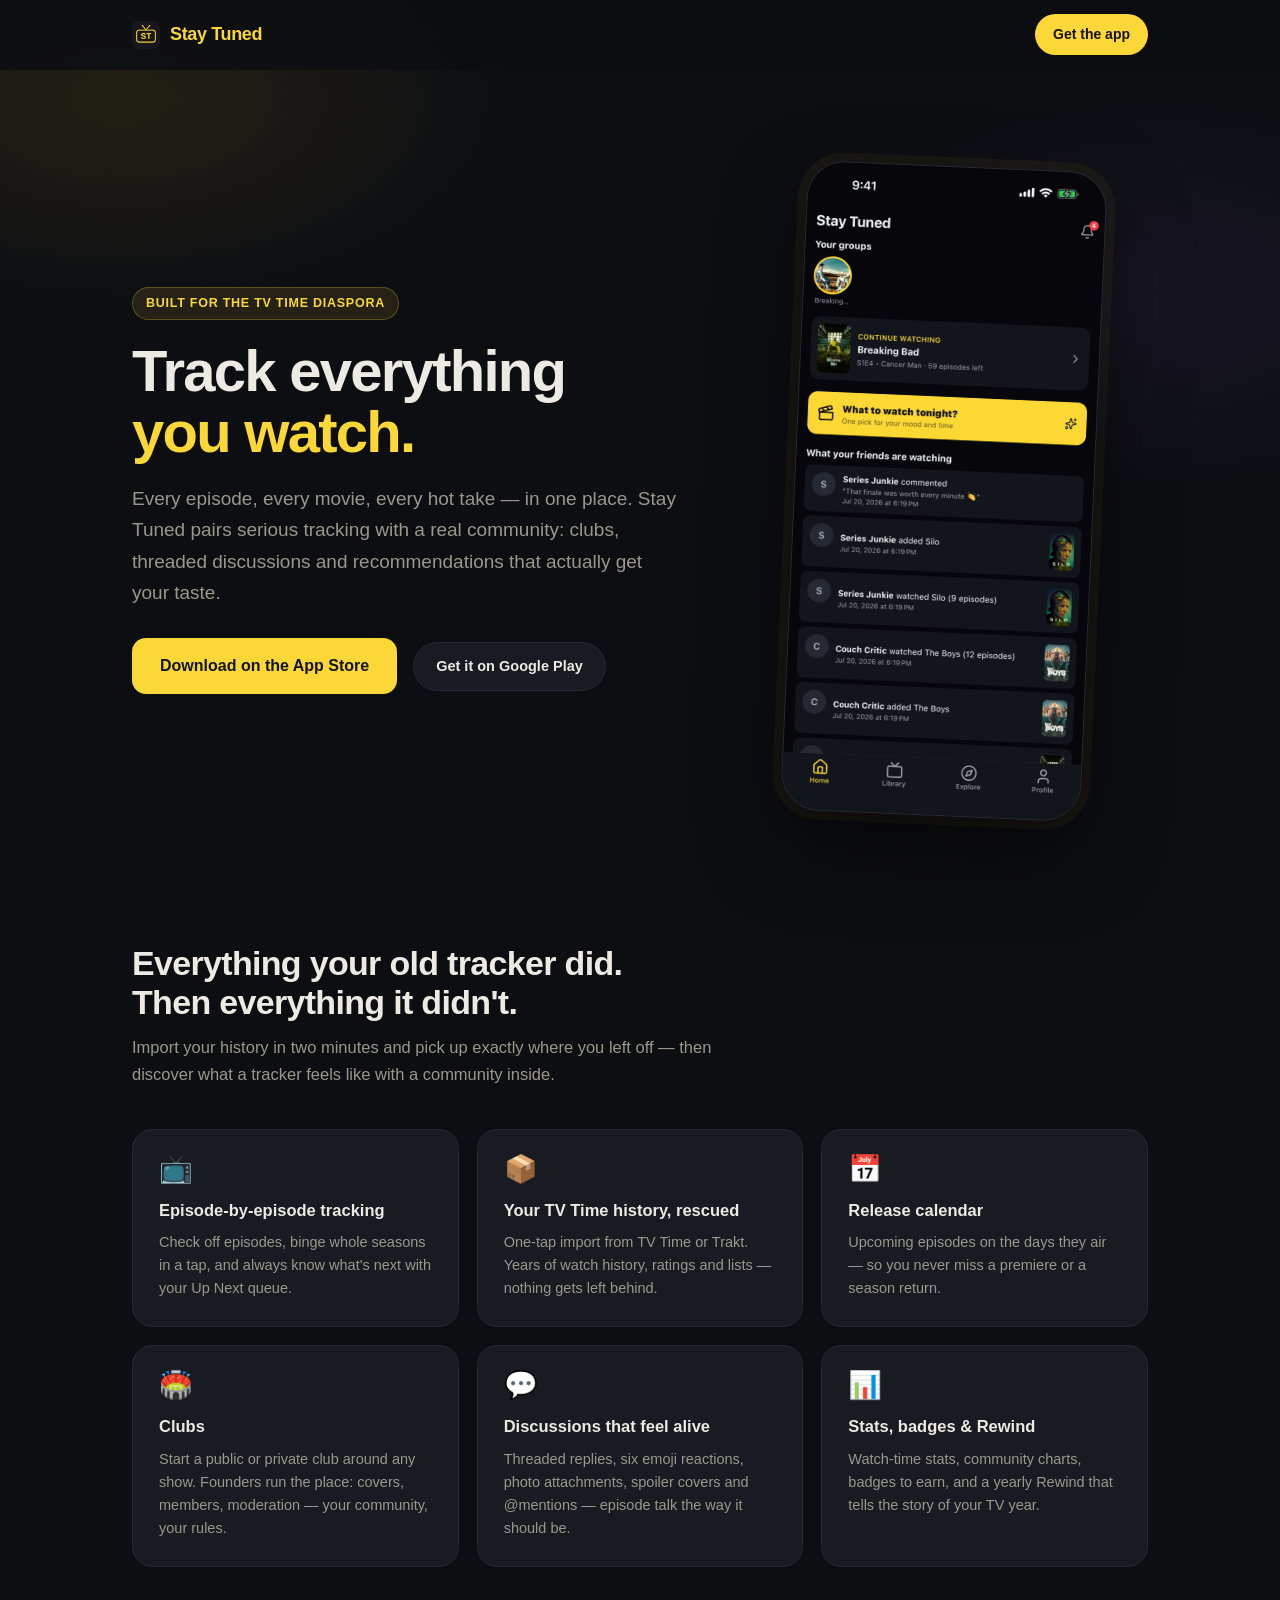
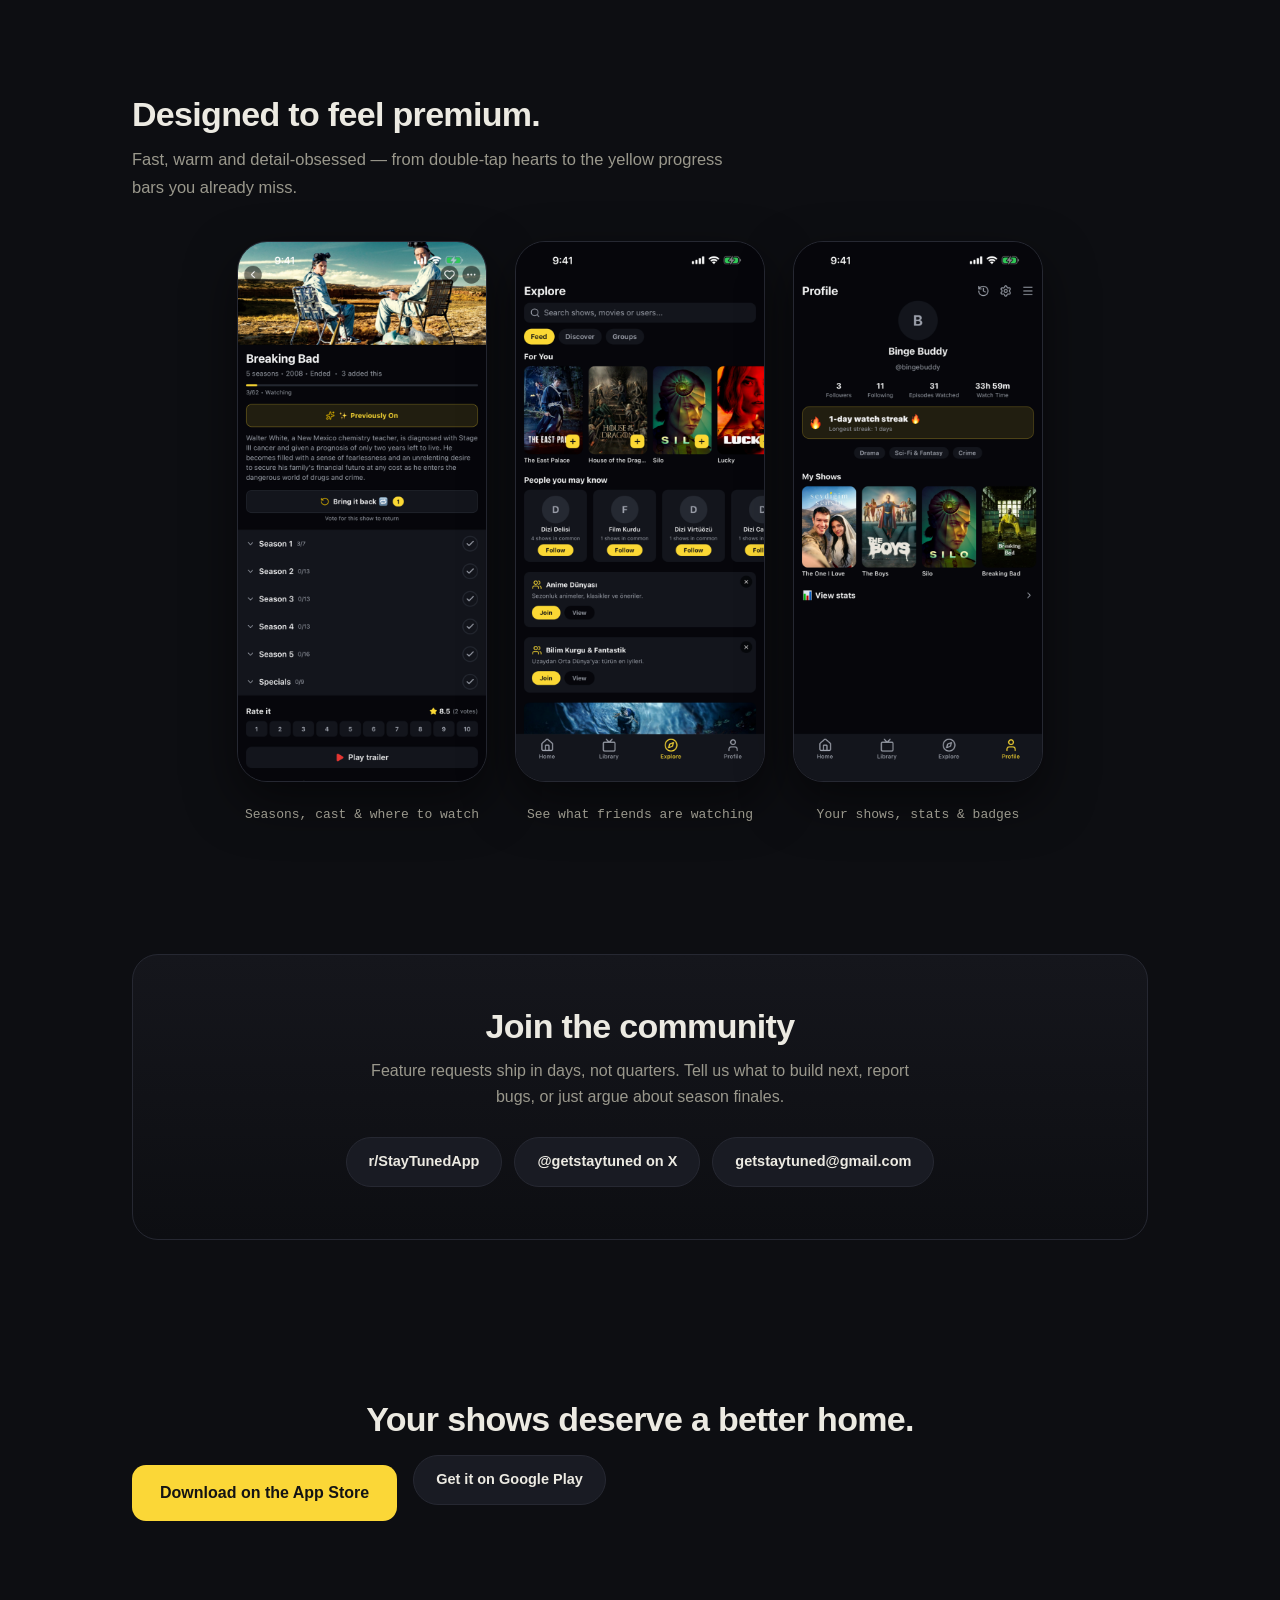
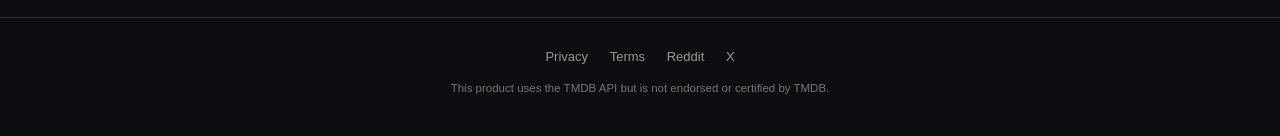
==== commit 6c8b0c49: "Play Store butonu; Tonight yerine takvim" ====
--- a/index.html
+++ b/index.html
@@ -144,8 +144,8 @@
     <h1 class="rv" style="--d:60ms">Track everything <em>you watch.</em></h1>
     <p class="lede rv" style="--d:120ms">Every episode, every movie, every hot take — in one place. Stay Tuned pairs serious tracking with a real community: clubs, threaded discussions and recommendations that actually get your taste.</p>
     <div class="cta-row rv" style="--d:180ms">
-      <a class="btn cta" href="https://apps.apple.com/app/id6792608115"> Download on the App&nbsp;Store</a>
-      <span class="cta-soft">Android — in testing, coming soon</span>
+      <a class="btn cta" href="https://apps.apple.com/app/id6792608115">Download on the App&nbsp;Store</a>
+      <a class="ghost" href="https://play.google.com/store/apps/details?id=app.getstaytuned">Get it on Google&nbsp;Play</a>
     </div>
   </div>
   <div class="hero-shot rv" style="--d:140ms"><div class="phone-wrap"><img class="phone" src="assets/01_home.png" alt="Stay Tuned home screen" width="690" height="1500"></div></div>
@@ -159,7 +159,7 @@
   <div class="grid">
     <div class="card rv"><div class="ico">📺</div><h3>Episode-by-episode tracking</h3><p>Check off episodes, binge whole seasons in a tap, and always know what's next with your Up Next queue.</p></div>
     <div class="card rv" style="--d:70ms"><div class="ico">📦</div><h3>Your TV Time history, rescued</h3><p>One-tap import from TV Time or Trakt. Years of watch history, ratings and lists — nothing gets left behind.</p></div>
-    <div class="card rv" style="--d:140ms"><div class="ico">✨</div><h3>"What to watch tonight?"</h3><p>Tell it your mood and how much time you have — get one perfect pick with a personal reason, powered by your taste profile.</p></div>
+    <div class="card rv" style="--d:140ms"><div class="ico">📅</div><h3>Release calendar</h3><p>Upcoming episodes on the days they air — so you never miss a premiere or a season return.</p></div>
     <div class="card rv"><div class="ico">🏟️</div><h3>Clubs</h3><p>Start a public or private club around any show. Founders run the place: covers, members, moderation — your community, your rules.</p></div>
     <div class="card rv" style="--d:70ms"><div class="ico">💬</div><h3>Discussions that feel alive</h3><p>Threaded replies, six emoji reactions, photo attachments, spoiler covers and @mentions — episode talk the way it should be.</p></div>
     <div class="card rv" style="--d:140ms"><div class="ico">📊</div><h3>Stats, badges &amp; Rewind</h3><p>Watch-time stats, community charts, badges to earn, and a yearly Rewind that tells the story of your TV year.</p></div>
@@ -190,7 +190,10 @@
 
 <section class="wrap final">
   <h2 class="rv">Your shows deserve a better home.</h2>
-  <a class="btn cta rv" style="--d:100ms" href="https://apps.apple.com/app/id6792608115"> Download on the App&nbsp;Store</a>
+  <div class="cta-row rv" style="--d:100ms">
+    <a class="btn cta" href="https://apps.apple.com/app/id6792608115">Download on the App&nbsp;Store</a>
+    <a class="ghost" href="https://play.google.com/store/apps/details?id=app.getstaytuned">Get it on Google&nbsp;Play</a>
+  </div>
 </section>
 
 <footer>
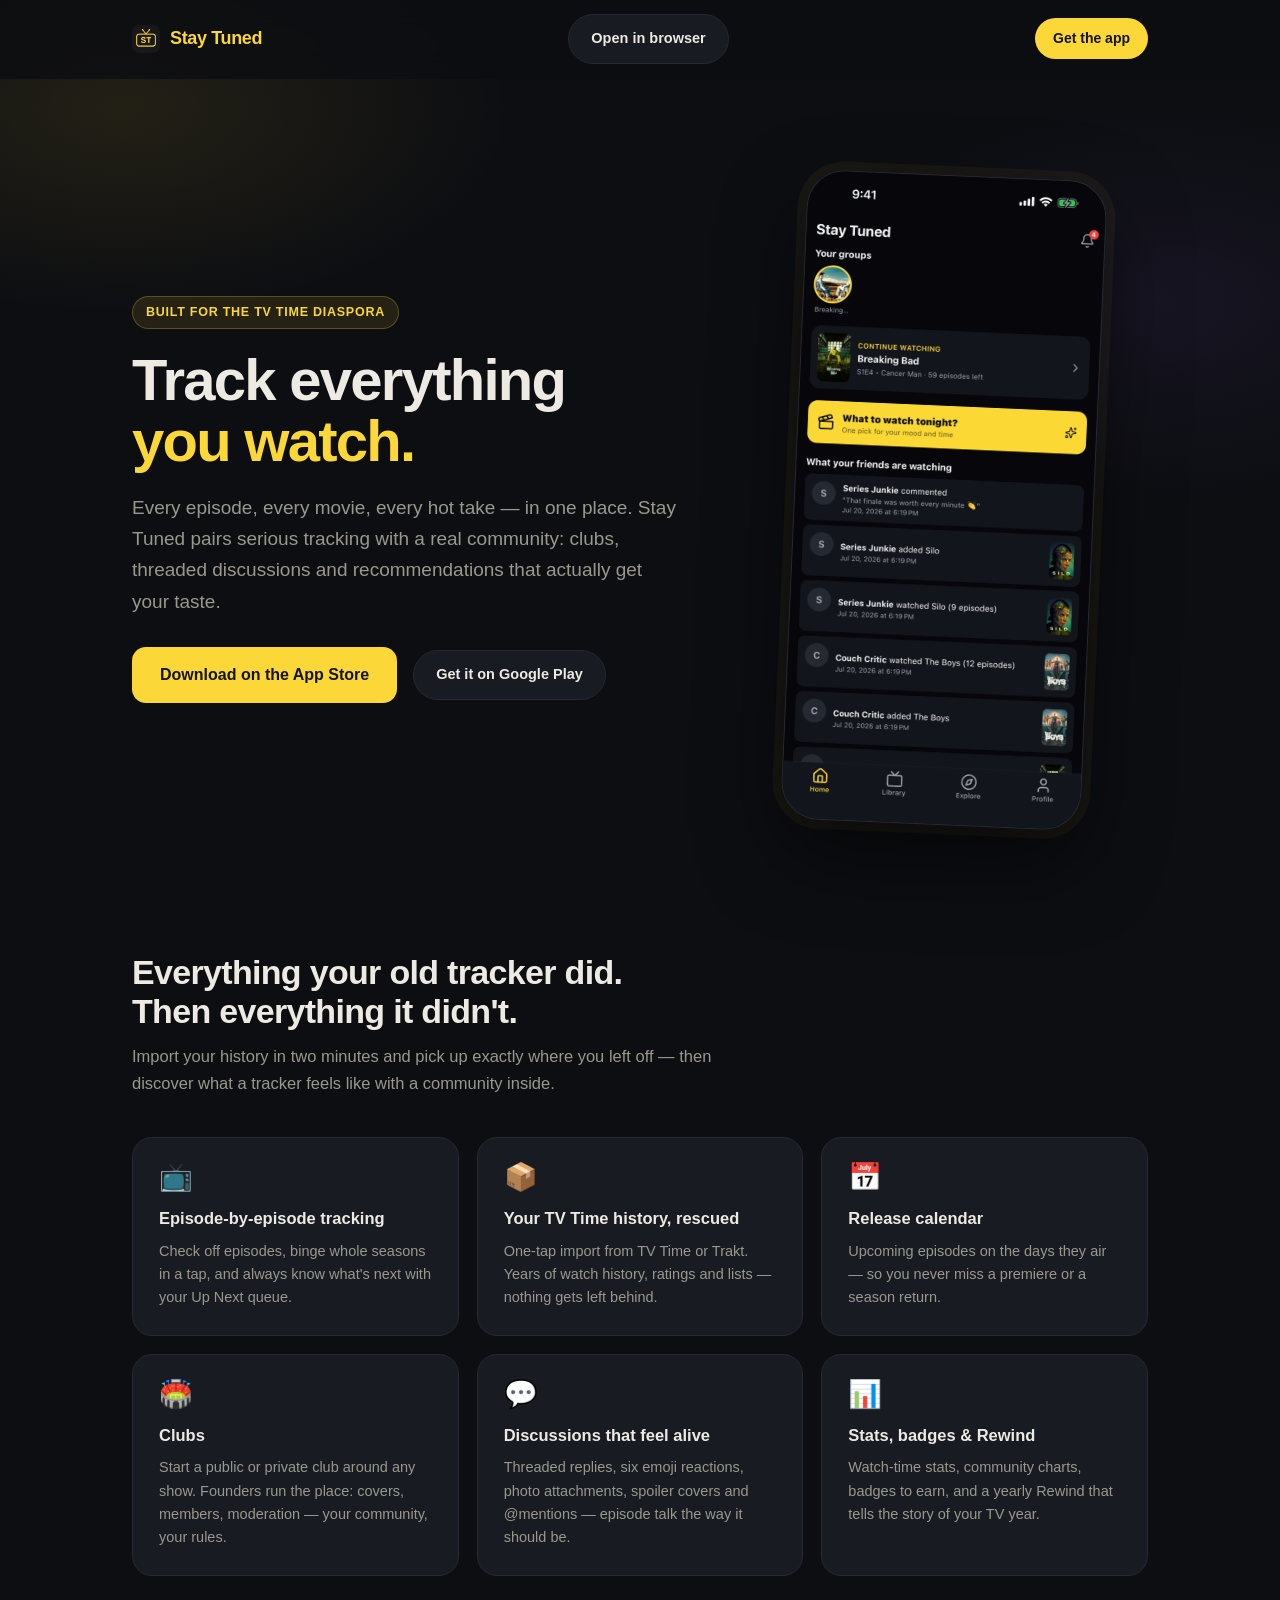
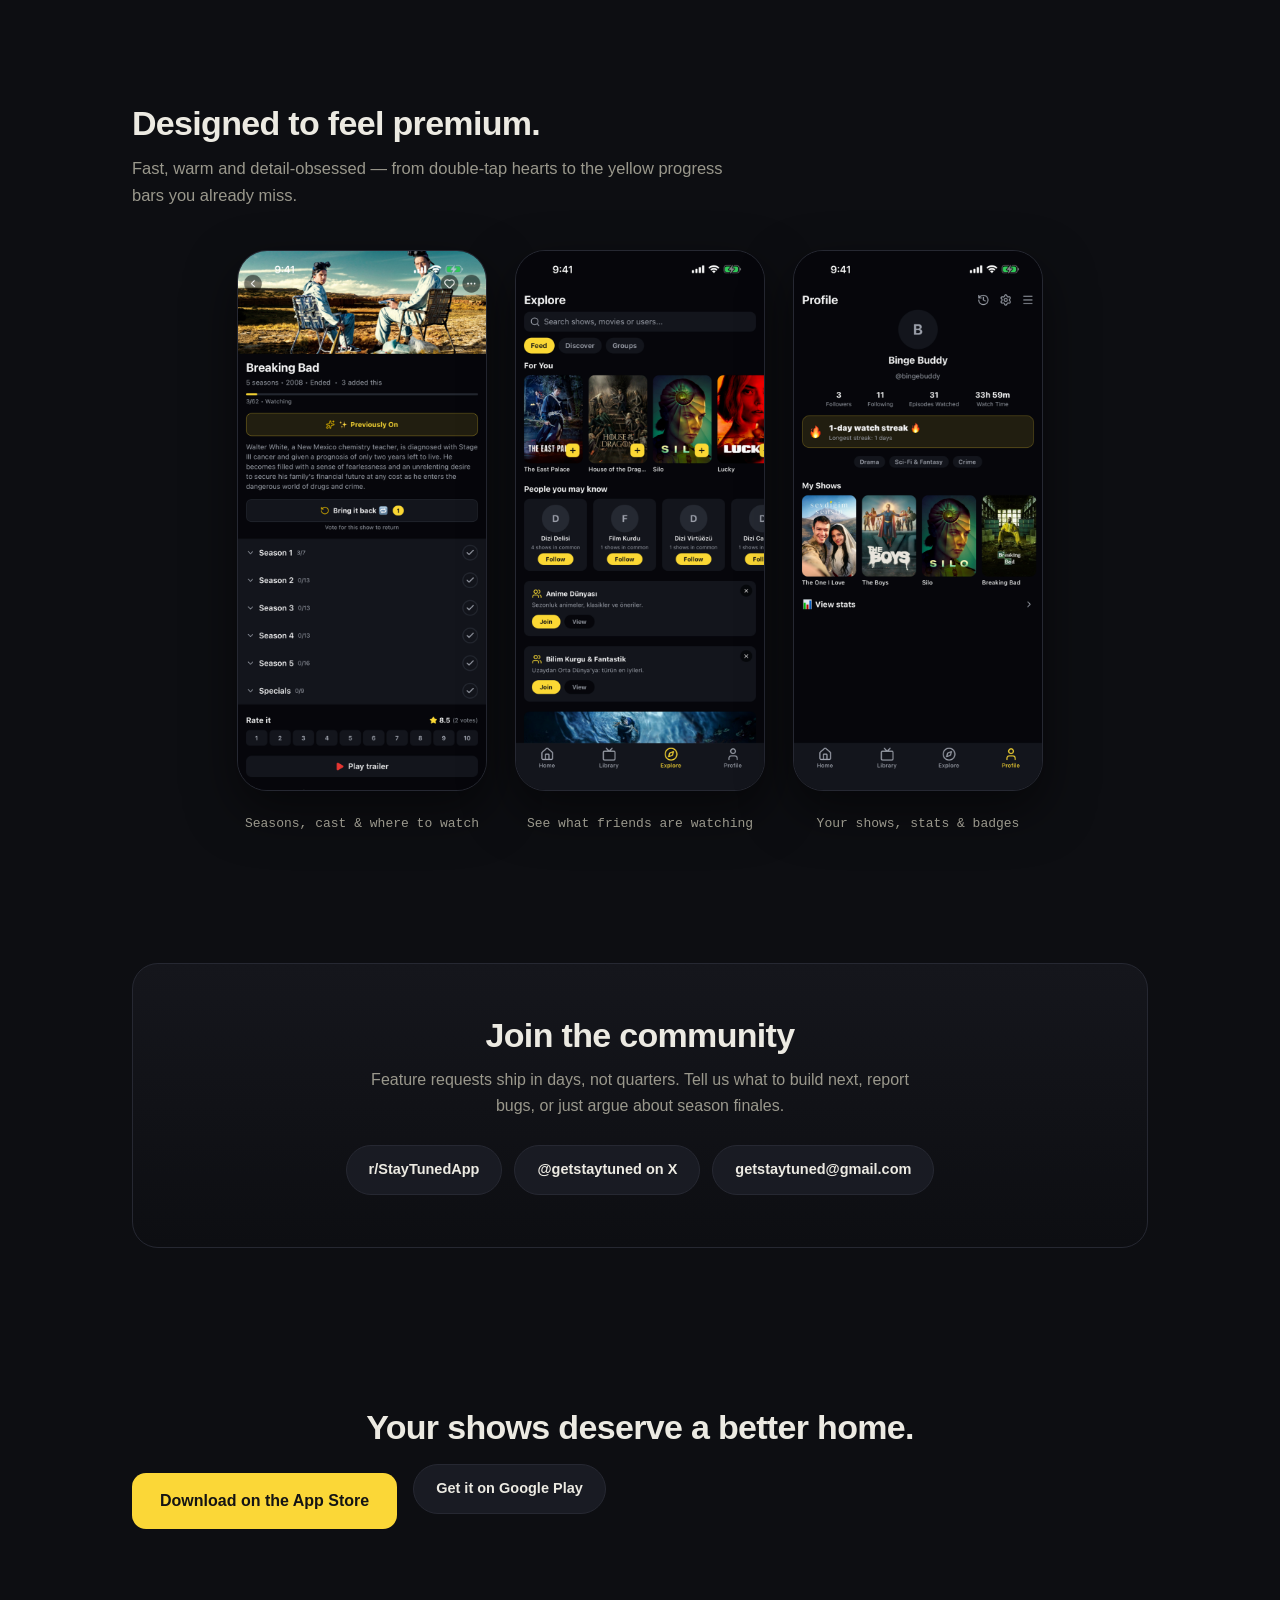
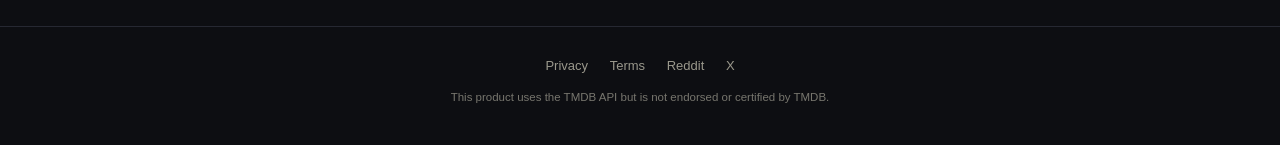
==== commit 24eef36e: "Web uygulamasını Pages'e koy" ====
--- a/index.html
+++ b/index.html
@@ -135,6 +135,7 @@
 
 <nav id="nav"><div class="wrap nav-in">
   <span class="brand"><img src="assets/icon-192.png" alt="">Stay Tuned</span>
+  <a class="ghost nav-cta" href="/login">Open in browser</a>
   <a class="btn nav-cta" href="https://apps.apple.com/app/id6792608115">Get the app</a>
 </div></nav>
 
@@ -232,6 +233,16 @@
   }, { passive: true });
   addEventListener('resize', sweep, { passive: true });
   addEventListener('load', sweep);
+
+  // Oturum varsa pazarlama yerine uygulamaya al (/home 404 → SPA)
+  try {
+    var loggedIn = Object.keys(localStorage).some(function (k) {
+      if (k.indexOf('sb-') !== 0 || k.indexOf('-auth-token') === -1) return false;
+      var v = localStorage.getItem(k) || '';
+      return v.indexOf('access_token') !== -1;
+    });
+    if (loggedIn) location.replace('/home');
+  } catch (e) {}
 </script>
 </body>
 </html>
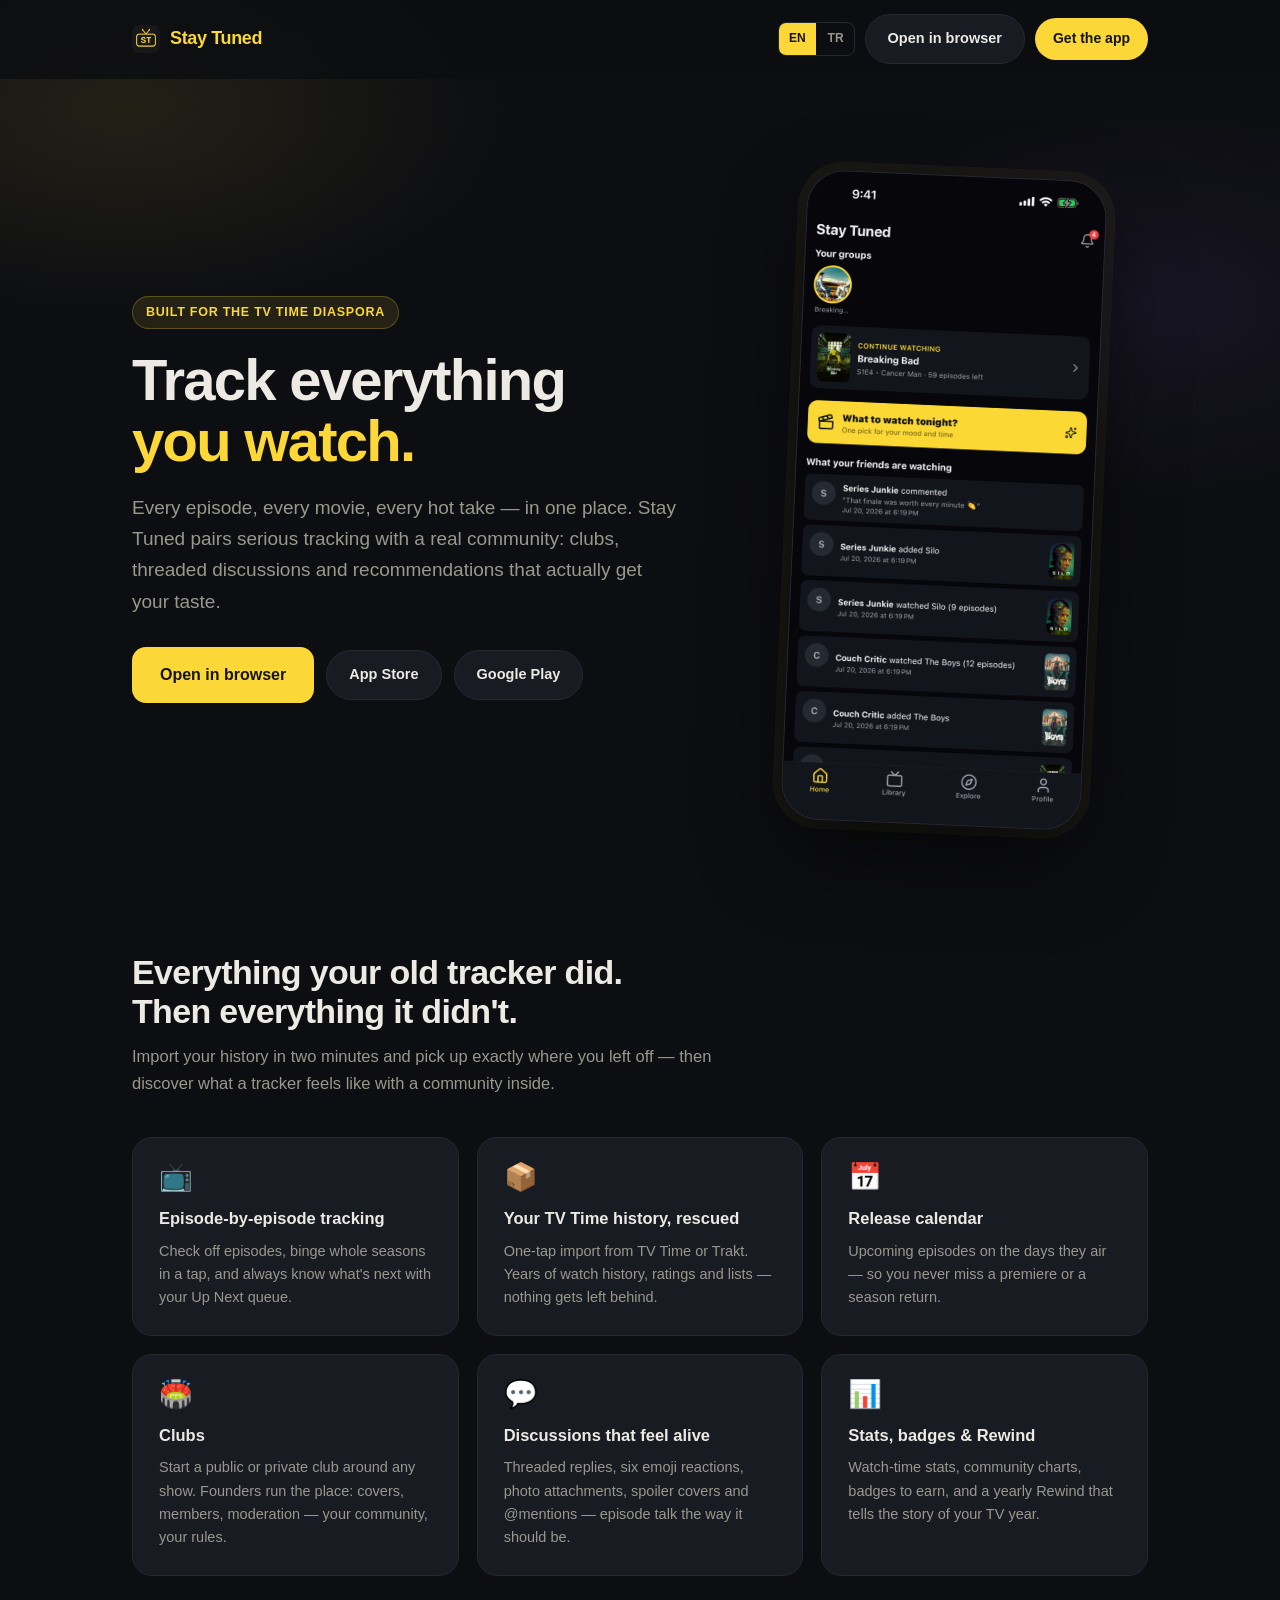
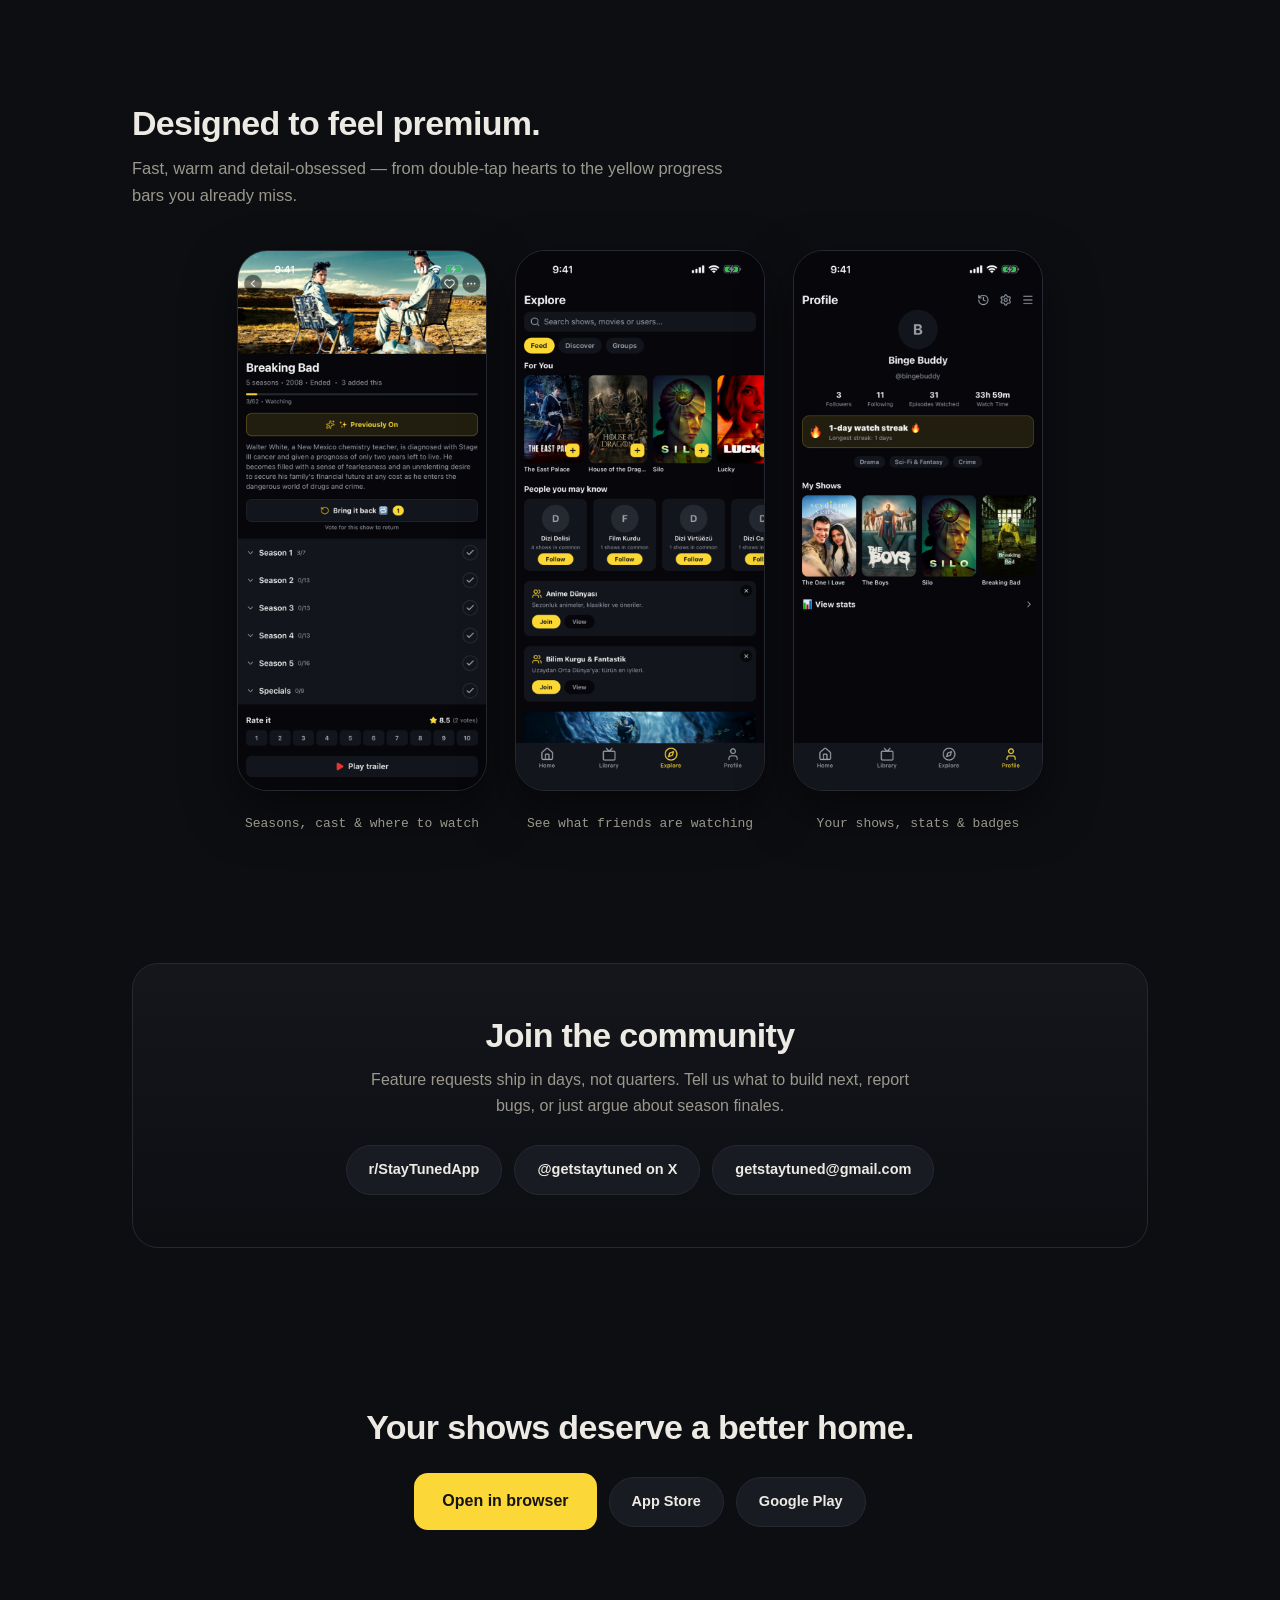
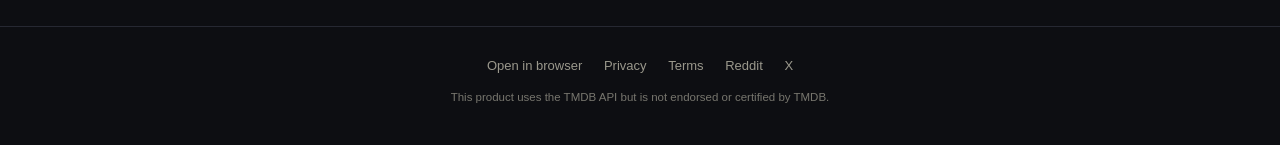
==== commit c5adb391: "Landing çekidüzen ve web sosyal giriş" ====
--- a/index.html
+++ b/index.html
@@ -25,7 +25,6 @@
   .wrap{max-width:1080px;margin:0 auto;padding-inline:clamp(20px,4vw,32px);}
   h1,h2,h3{text-wrap:balance;}
 
-  /* Reveal-on-scroll */
   .rv{opacity:0;transform:translateY(26px);transition:opacity .8s var(--ease),transform .8s var(--ease);transition-delay:var(--d,0ms);}
   .rv.in{opacity:1;transform:none;}
   @media (prefers-reduced-motion:reduce){
@@ -34,22 +33,23 @@
     html{scroll-behavior:auto;}
   }
 
-  /* Nav */
   nav{position:sticky;top:0;z-index:10;background:rgba(13,14,18,.82);backdrop-filter:blur(14px);
     border-bottom:1px solid transparent;transition:border-color .4s,box-shadow .4s;}
   nav.scrolled{border-color:var(--line);box-shadow:0 8px 30px rgba(0,0,0,.35);}
-  .nav-in{display:flex;align-items:center;justify-content:space-between;padding-block:14px;}
+  .nav-in{display:flex;align-items:center;justify-content:space-between;gap:16px;padding-block:14px;}
   .brand{display:flex;align-items:center;gap:10px;font-weight:800;font-size:18px;color:var(--beam);letter-spacing:-.02em;}
   .brand img{width:28px;height:28px;border-radius:7px;}
+  .nav-actions{display:flex;align-items:center;gap:10px;flex-shrink:0;}
   .btn{display:inline-flex;align-items:center;justify-content:center;gap:9px;background:var(--beam);color:#141414;
-    font-weight:800;border-radius:999px;transition:transform .25s var(--ease),box-shadow .25s var(--ease),filter .2s;
-    will-change:transform;}
+    font-weight:800;border-radius:999px;transition:transform .25s var(--ease),box-shadow .25s var(--ease),filter .2s;}
   .btn:hover{transform:translateY(-2px);box-shadow:0 10px 26px rgba(251,215,55,.22);filter:brightness(1.05);}
   .btn:active{transform:translateY(0);}
   .btn:focus-visible{outline:2px solid var(--beam);outline-offset:3px;}
   .nav-cta{font-size:14px;padding:9px 18px;}
-
-  /* Hero */
+  .toggle{display:flex;gap:2px;border:1px solid var(--line);border-radius:8px;overflow:hidden;}
+  .toggle button{font:inherit;border:0;background:transparent;color:var(--muted);padding:6px 10px;cursor:pointer;font-size:12px;font-weight:700;}
+  .toggle button[aria-pressed="true"]{background:var(--beam);color:#141414;}
+
   .hero{position:relative;display:flex;align-items:center;gap:clamp(32px,5vw,56px);padding-block:var(--s6) var(--s5);}
   .hero::before{content:"";position:absolute;inset:-140px -30vw auto;height:560px;pointer-events:none;z-index:-1;
     background:radial-gradient(600px 320px at 22% 30%,rgba(251,215,55,.09),transparent 65%),
@@ -61,9 +61,8 @@
   h1{font-size:clamp(36px,5.4vw,58px);font-weight:800;letter-spacing:-.03em;line-height:1.06;}
   h1 em{font-style:normal;color:var(--beam);}
   .lede{color:var(--muted);font-size:clamp(16px,2vw,19px);margin:20px 0 30px;max-width:33em;}
-  .cta-row{display:flex;align-items:center;gap:16px;flex-wrap:wrap;}
+  .cta-row{display:flex;align-items:center;gap:12px;flex-wrap:wrap;}
   .cta{font-size:16px;padding:15px 28px;border-radius:14px;}
-  .cta-soft{color:var(--muted);font-size:13.5px;font-family:ui-monospace,monospace;}
   .hero-shot{flex:.85;display:flex;justify-content:center;min-width:0;}
   .phone-wrap{animation:float 7s ease-in-out infinite;}
   @keyframes float{0%,100%{transform:translateY(0)}50%{transform:translateY(-12px)}}
@@ -71,13 +70,11 @@
     box-shadow:0 34px 80px rgba(0,0,0,.55),0 0 0 9px rgba(251,215,55,.05);
     transform:rotate(2.5deg);}
 
-  /* Sections */
   section{padding-block:var(--s5);}
   .sec-head{max-width:640px;margin-bottom:var(--s4);}
   h2{font-size:clamp(26px,3.4vw,34px);font-weight:800;letter-spacing:-.02em;line-height:1.15;}
   .sec-head p{color:var(--muted);margin-top:12px;font-size:16.5px;max-width:36em;}
 
-  /* Feature grid */
   .grid{display:grid;grid-template-columns:repeat(auto-fit,minmax(280px,1fr));gap:18px;}
   .card{background:var(--card);border:1px solid var(--line);border-radius:20px;padding:26px;
     transition:transform .35s var(--ease),border-color .35s,box-shadow .35s var(--ease);}
@@ -86,7 +83,6 @@
   .card h3{font-size:16.5px;font-weight:700;margin:14px 0 7px;}
   .card p{color:var(--muted);font-size:14.5px;line-height:1.6;}
 
-  /* Showcase */
   .shots{display:flex;gap:clamp(18px,3vw,28px);justify-content:center;}
   .shot{width:min(250px,72vw);flex:none;text-align:center;}
   .shot img{width:100%;height:auto;border-radius:30px;border:1px solid var(--line);box-shadow:0 20px 50px rgba(0,0,0,.5);
@@ -100,19 +96,18 @@
     .shot{scroll-snap-align:center;}
   }
 
-  /* Community */
   .comm{background:linear-gradient(180deg,var(--surface),var(--bg));border:1px solid var(--line);border-radius:26px;
     padding:clamp(36px,6vw,52px) clamp(22px,4vw,36px);text-align:center;}
   .comm p{color:var(--muted);max-width:36em;margin:12px auto 26px;}
   .comm-row{display:flex;gap:12px;justify-content:center;flex-wrap:wrap;}
-  .ghost{display:inline-flex;align-items:center;gap:8px;border:1px solid var(--line);background:var(--card);
+  .ghost{display:inline-flex;align-items:center;justify-content:center;gap:8px;border:1px solid var(--line);background:var(--card);
     color:var(--text);font-weight:600;font-size:14.5px;padding:12px 22px;border-radius:999px;
     transition:transform .25s var(--ease),border-color .25s,color .25s;}
   .ghost:hover{transform:translateY(-2px);border-color:var(--beam);color:var(--beam);}
 
-  /* Final CTA */
   .final{text-align:center;padding-block:var(--s6);}
-  .final .cta{margin-top:26px;}
+  .final .cta-row{justify-content:center;}
+  .final .cta{margin-top:0;}
 
   footer{border-top:1px solid var(--line);padding:28px 24px 38px;text-align:center;color:var(--muted);font-size:13px;}
   footer a{margin:0 9px;color:var(--muted);transition:color .2s;}
@@ -128,25 +123,33 @@
     .phone{transform:none;width:min(250px,64vw);}
     section{padding-block:var(--s4);}
     .sec-head{margin-bottom:var(--s3);}
+    .nav-cta.ghost{display:none;}
   }
 </style>
 </head>
 <body>
 
 <nav id="nav"><div class="wrap nav-in">
-  <span class="brand"><img src="assets/icon-192.png" alt="">Stay Tuned</span>
-  <a class="ghost nav-cta" href="/login">Open in browser</a>
-  <a class="btn nav-cta" href="https://apps.apple.com/app/id6792608115">Get the app</a>
+  <a class="brand" href="/"><img src="assets/icon-192.png" alt="">Stay Tuned</a>
+  <div class="nav-actions">
+    <div class="toggle" role="group" aria-label="Language">
+      <button type="button" id="btn-en" aria-pressed="true" onclick="setLang('en')">EN</button>
+      <button type="button" id="btn-tr" aria-pressed="false" onclick="setLang('tr')">TR</button>
+    </div>
+    <a class="ghost nav-cta" href="/login" data-i="navWeb">Open in browser</a>
+    <a class="btn nav-cta" id="nav-app" href="https://apps.apple.com/app/id6792608115" data-i="navApp">Get the app</a>
+  </div>
 </div></nav>
 
 <header class="wrap hero">
   <div class="hero-copy">
-    <span class="eyebrow rv">Built for the TV Time diaspora</span>
-    <h1 class="rv" style="--d:60ms">Track everything <em>you watch.</em></h1>
-    <p class="lede rv" style="--d:120ms">Every episode, every movie, every hot take — in one place. Stay Tuned pairs serious tracking with a real community: clubs, threaded discussions and recommendations that actually get your taste.</p>
+    <span class="eyebrow rv" data-i="eyebrow">Built for the TV Time diaspora</span>
+    <h1 class="rv" style="--d:60ms" data-i-html="h1">Track everything <em>you watch.</em></h1>
+    <p class="lede rv" style="--d:120ms" data-i="lede">Every episode, every movie, every hot take — in one place. Stay Tuned pairs serious tracking with a real community: clubs, threaded discussions and recommendations that actually get your taste.</p>
     <div class="cta-row rv" style="--d:180ms">
-      <a class="btn cta" href="https://apps.apple.com/app/id6792608115">Download on the App&nbsp;Store</a>
-      <a class="ghost" href="https://play.google.com/store/apps/details?id=app.getstaytuned">Get it on Google&nbsp;Play</a>
+      <a class="btn cta" href="/login" data-i="ctaWeb">Open in browser</a>
+      <a class="ghost" href="https://apps.apple.com/app/id6792608115" data-i="ctaIos">App Store</a>
+      <a class="ghost" href="https://play.google.com/store/apps/details?id=app.getstaytuned" data-i="ctaPlay">Google Play</a>
     </div>
   </div>
   <div class="hero-shot rv" style="--d:140ms"><div class="phone-wrap"><img class="phone" src="assets/01_home.png" alt="Stay Tuned home screen" width="690" height="1500"></div></div>
@@ -154,33 +157,33 @@
 
 <section class="wrap" id="features">
   <div class="sec-head rv">
-    <h2>Everything your old tracker did.<br>Then everything it didn't.</h2>
-    <p>Import your history in two minutes and pick up exactly where you left off — then discover what a tracker feels like with a community inside.</p>
+    <h2 data-i-html="featTitle">Everything your old tracker did.<br>Then everything it didn't.</h2>
+    <p data-i="featLede">Import your history in two minutes and pick up exactly where you left off — then discover what a tracker feels like with a community inside.</p>
   </div>
   <div class="grid">
-    <div class="card rv"><div class="ico">📺</div><h3>Episode-by-episode tracking</h3><p>Check off episodes, binge whole seasons in a tap, and always know what's next with your Up Next queue.</p></div>
-    <div class="card rv" style="--d:70ms"><div class="ico">📦</div><h3>Your TV Time history, rescued</h3><p>One-tap import from TV Time or Trakt. Years of watch history, ratings and lists — nothing gets left behind.</p></div>
-    <div class="card rv" style="--d:140ms"><div class="ico">📅</div><h3>Release calendar</h3><p>Upcoming episodes on the days they air — so you never miss a premiere or a season return.</p></div>
-    <div class="card rv"><div class="ico">🏟️</div><h3>Clubs</h3><p>Start a public or private club around any show. Founders run the place: covers, members, moderation — your community, your rules.</p></div>
-    <div class="card rv" style="--d:70ms"><div class="ico">💬</div><h3>Discussions that feel alive</h3><p>Threaded replies, six emoji reactions, photo attachments, spoiler covers and @mentions — episode talk the way it should be.</p></div>
-    <div class="card rv" style="--d:140ms"><div class="ico">📊</div><h3>Stats, badges &amp; Rewind</h3><p>Watch-time stats, community charts, badges to earn, and a yearly Rewind that tells the story of your TV year.</p></div>
+    <div class="card rv"><div class="ico">📺</div><h3 data-i="c1t">Episode-by-episode tracking</h3><p data-i="c1p">Check off episodes, binge whole seasons in a tap, and always know what's next with your Up Next queue.</p></div>
+    <div class="card rv" style="--d:70ms"><div class="ico">📦</div><h3 data-i="c2t">Your TV Time history, rescued</h3><p data-i="c2p">One-tap import from TV Time or Trakt. Years of watch history, ratings and lists — nothing gets left behind.</p></div>
+    <div class="card rv" style="--d:140ms"><div class="ico">📅</div><h3 data-i="c3t">Release calendar</h3><p data-i="c3p">Upcoming episodes on the days they air — so you never miss a premiere or a season return.</p></div>
+    <div class="card rv"><div class="ico">🏟️</div><h3 data-i="c4t">Clubs</h3><p data-i="c4p">Start a public or private club around any show. Founders run the place: covers, members, moderation — your community, your rules.</p></div>
+    <div class="card rv" style="--d:70ms"><div class="ico">💬</div><h3 data-i="c5t">Discussions that feel alive</h3><p data-i="c5p">Threaded replies, six emoji reactions, photo attachments, spoiler covers and @mentions — episode talk the way it should be.</p></div>
+    <div class="card rv" style="--d:140ms"><div class="ico">📊</div><h3 data-i="c6t">Stats, badges &amp; Rewind</h3><p data-i="c6p">Watch-time stats, community charts, badges to earn, and a yearly Rewind that tells the story of your TV year.</p></div>
   </div>
 </section>
 
 <section class="wrap" id="showcase">
-  <div class="sec-head rv"><h2>Designed to feel premium.</h2>
-    <p>Fast, warm and detail-obsessed — from double-tap hearts to the yellow progress bars you already miss.</p></div>
+  <div class="sec-head rv"><h2 data-i="showTitle">Designed to feel premium.</h2>
+    <p data-i="showLede">Fast, warm and detail-obsessed — from double-tap hearts to the yellow progress bars you already miss.</p></div>
   <div class="shots">
-    <figure class="shot rv"><img src="assets/03_show_detail.png" alt="Show page" loading="lazy" width="690" height="1500"><figcaption>Seasons, cast &amp; where to watch</figcaption></figure>
-    <figure class="shot rv" style="--d:90ms"><img src="assets/04_explore_feed.png" alt="Social feed" loading="lazy" width="690" height="1500"><figcaption>See what friends are watching</figcaption></figure>
-    <figure class="shot rv" style="--d:180ms"><img src="assets/06_profile.png" alt="Profile" loading="lazy" width="690" height="1500"><figcaption>Your shows, stats &amp; badges</figcaption></figure>
+    <figure class="shot rv"><img src="assets/03_show_detail.png" alt="Show page" loading="lazy" width="690" height="1500"><figcaption data-i="cap1">Seasons, cast &amp; where to watch</figcaption></figure>
+    <figure class="shot rv" style="--d:90ms"><img src="assets/04_explore_feed.png" alt="Social feed" loading="lazy" width="690" height="1500"><figcaption data-i="cap2">See what friends are watching</figcaption></figure>
+    <figure class="shot rv" style="--d:180ms"><img src="assets/06_profile.png" alt="Profile" loading="lazy" width="690" height="1500"><figcaption data-i="cap3">Your shows, stats &amp; badges</figcaption></figure>
   </div>
 </section>
 
 <section class="wrap">
   <div class="comm rv">
-    <h2>Join the community</h2>
-    <p>Feature requests ship in days, not quarters. Tell us what to build next, report bugs, or just argue about season finales.</p>
+    <h2 data-i="commTitle">Join the community</h2>
+    <p data-i="commLede">Feature requests ship in days, not quarters. Tell us what to build next, report bugs, or just argue about season finales.</p>
     <div class="comm-row">
       <a class="ghost" href="https://www.reddit.com/r/StayTunedApp">r/StayTunedApp</a>
       <a class="ghost" href="https://x.com/getstaytuned">@getstaytuned on X</a>
@@ -190,42 +193,148 @@
 </section>
 
 <section class="wrap final">
-  <h2 class="rv">Your shows deserve a better home.</h2>
-  <div class="cta-row rv" style="--d:100ms">
-    <a class="btn cta" href="https://apps.apple.com/app/id6792608115">Download on the App&nbsp;Store</a>
-    <a class="ghost" href="https://play.google.com/store/apps/details?id=app.getstaytuned">Get it on Google&nbsp;Play</a>
+  <h2 class="rv" data-i="finalTitle">Your shows deserve a better home.</h2>
+  <div class="cta-row rv" style="--d:100ms;margin-top:26px">
+    <a class="btn cta" href="/login" data-i="ctaWeb">Open in browser</a>
+    <a class="ghost" href="https://apps.apple.com/app/id6792608115" data-i="ctaIos">App Store</a>
+    <a class="ghost" href="https://play.google.com/store/apps/details?id=app.getstaytuned" data-i="ctaPlay">Google Play</a>
   </div>
 </section>
 
 <footer>
   <div>
-    <a href="/privacy/">Privacy</a>
-    <a href="/terms/">Terms</a>
+    <a href="/login" data-i="navWeb">Open in browser</a>
+    <a href="/privacy/" data-i="privacy">Privacy</a>
+    <a href="/terms/" data-i="terms">Terms</a>
     <a href="https://www.reddit.com/r/StayTunedApp">Reddit</a>
     <a href="https://x.com/getstaytuned">X</a>
   </div>
-  <div class="tmdb">This product uses the TMDB API but is not endorsed or certified by TMDB.</div>
+  <div class="tmdb" data-i="tmdb">This product uses the TMDB API but is not endorsed or certified by TMDB.</div>
 </footer>
 
 <noscript><style>.rv{opacity:1;transform:none}</style></noscript>
 <script>
-  // Kaydırma reveal'ları — bir kez tetiklenir, reduced-motion'da CSS devre dışı bırakır
+  var I18N = {
+    en: {
+      title: 'Stay Tuned — Track everything you watch',
+      desc: 'The TV & movie tracker with a real community. Episode tracking, personal recommendations, clubs and discussions — built for the TV Time diaspora.',
+      navWeb: 'Open in browser',
+      navApp: 'Get the app',
+      eyebrow: 'Built for the TV Time diaspora',
+      h1: 'Track everything <em>you watch.</em>',
+      lede: 'Every episode, every movie, every hot take — in one place. Stay Tuned pairs serious tracking with a real community: clubs, threaded discussions and recommendations that actually get your taste.',
+      ctaWeb: 'Open in browser',
+      ctaIos: 'App Store',
+      ctaPlay: 'Google Play',
+      featTitle: 'Everything your old tracker did.<br>Then everything it didn\'t.',
+      featLede: 'Import your history in two minutes and pick up exactly where you left off — then discover what a tracker feels like with a community inside.',
+      c1t: 'Episode-by-episode tracking',
+      c1p: 'Check off episodes, binge whole seasons in a tap, and always know what\'s next with your Up Next queue.',
+      c2t: 'Your TV Time history, rescued',
+      c2p: 'One-tap import from TV Time or Trakt. Years of watch history, ratings and lists — nothing gets left behind.',
+      c3t: 'Release calendar',
+      c3p: 'Upcoming episodes on the days they air — so you never miss a premiere or a season return.',
+      c4t: 'Clubs',
+      c4p: 'Start a public or private club around any show. Founders run the place: covers, members, moderation — your community, your rules.',
+      c5t: 'Discussions that feel alive',
+      c5p: 'Threaded replies, six emoji reactions, photo attachments, spoiler covers and @mentions — episode talk the way it should be.',
+      c6t: 'Stats, badges & Rewind',
+      c6p: 'Watch-time stats, community charts, badges to earn, and a yearly Rewind that tells the story of your TV year.',
+      showTitle: 'Designed to feel premium.',
+      showLede: 'Fast, warm and detail-obsessed — from double-tap hearts to the yellow progress bars you already miss.',
+      cap1: 'Seasons, cast & where to watch',
+      cap2: 'See what friends are watching',
+      cap3: 'Your shows, stats & badges',
+      commTitle: 'Join the community',
+      commLede: 'Feature requests ship in days, not quarters. Tell us what to build next, report bugs, or just argue about season finales.',
+      finalTitle: 'Your shows deserve a better home.',
+      privacy: 'Privacy',
+      terms: 'Terms',
+      tmdb: 'This product uses the TMDB API but is not endorsed or certified by TMDB.'
+    },
+    tr: {
+      title: 'Stay Tuned — İzlediğin her şeyi takip et',
+      desc: 'Gerçek bir topluluğu olan dizi ve film takipçisi. Bölüm takibi, kişisel öneriler, kulüpler ve tartışmalar — TV Time\'dan gelenler için.',
+      navWeb: 'Tarayıcıda aç',
+      navApp: 'Uygulamayı indir',
+      eyebrow: 'TV Time\'dan gelenler için',
+      h1: 'İzlediğin her şeyi <em>takip et.</em>',
+      lede: 'Her bölüm, her film, her yorum — tek yerde. Stay Tuned ciddi takibi gerçek bir toplulukla birleştirir: kulüpler, başlıklı tartışmalar ve zevkini anlayan öneriler.',
+      ctaWeb: 'Tarayıcıda aç',
+      ctaIos: 'App Store',
+      ctaPlay: 'Google Play',
+      featTitle: 'Eski takipçinin yaptığının hepsi.<br>Sonra yapmadıklarının da.',
+      featLede: 'Geçmişini iki dakikada içe aktar, kaldığın yerden devam et — sonra bir takipçinin içinde topluluk olunca nasıl hissettirdiğini gör.',
+      c1t: 'Bölüm bölüm takip',
+      c1p: 'Bölümleri işaretle, sezonları tek dokunuşta bitir, Sıradaki kuyruğuyla her zaman neyin geldiğini bil.',
+      c2t: 'TV Time geçmişin burada',
+      c2p: 'TV Time veya Trakt\'tan tek dokunuşla aktar. Yılların izleme geçmişi, puanların ve listelerin — hiçbir şey geride kalmaz.',
+      c3t: 'Yayın takvimi',
+      c3p: 'Yaklaşan bölümler yayın gününde — premieri veya sezon dönüşünü kaçırma.',
+      c4t: 'Kulüpler',
+      c4p: 'Her dizi için açık veya kapalı kulüp aç. Kurucu yönetir: kapak, üyeler, moderasyon — senin topluluğun, senin kuralların.',
+      c5t: 'Canlı tartışmalar',
+      c5p: 'İç içe yanıtlar, altı emoji tepki, fotoğraf, spoiler örtüsü ve @bahsetmeler — bölüm sohbeti böyle olmalı.',
+      c6t: 'İstatistik, rozet ve Rewind',
+      c6p: 'İzleme süresi, topluluk sıralamaları, kazanılacak rozetler ve TV yılının hikâyesini anlatan Rewind.',
+      showTitle: 'Premium hissetsin diye.',
+      showLede: 'Hızlı, sıcak ve detay takıntılı — çift dokunuş kalplerinden özlediğin sarı ilerleme çubuklarına.',
+      cap1: 'Sezonlar, oyuncular ve nerede izlenir',
+      cap2: 'Arkadaşların ne izliyor',
+      cap3: 'Dizilerin, istatistiklerin ve rozetlerin',
+      commTitle: 'Topluluğa katıl',
+      commLede: 'İstekler çeyrekte değil, günlerde gelir. Sıradaki özelliği söyle, hata bildir veya finali tartış.',
+      finalTitle: 'Dizilerin daha iyi bir ev hak ediyor.',
+      privacy: 'Gizlilik',
+      terms: 'Koşullar',
+      tmdb: 'Bu ürün TMDB API kullanır ancak TMDB tarafından onaylanmış veya sertifikalandırılmış değildir.'
+    }
+  };
+
+  function setLang(l){
+    var pack = I18N[l] || I18N.en;
+    document.documentElement.lang = l;
+    document.title = pack.title;
+    var desc = document.querySelector('meta[name="description"]');
+    if (desc) desc.setAttribute('content', pack.desc);
+    document.querySelectorAll('[data-i]').forEach(function (el) {
+      var key = el.getAttribute('data-i');
+      if (pack[key]) el.textContent = pack[key];
+    });
+    document.querySelectorAll('[data-i-html]').forEach(function (el) {
+      var key = el.getAttribute('data-i-html');
+      if (pack[key]) el.innerHTML = pack[key];
+    });
+    document.getElementById('btn-en').setAttribute('aria-pressed', l === 'en');
+    document.getElementById('btn-tr').setAttribute('aria-pressed', l === 'tr');
+    try { localStorage.setItem('st-lang', l); } catch (e) {}
+  }
+
+  (function initLang(){
+    var saved = null;
+    try { saved = localStorage.getItem('st-lang'); } catch (e) {}
+    if (saved === 'tr' || saved === 'en') setLang(saved);
+    else if ((navigator.language || '').toLowerCase().startsWith('tr')) setLang('tr');
+  })();
+
+  var ios = /iPad|iPhone|iPod/.test(navigator.userAgent);
+  var android = /Android/i.test(navigator.userAgent);
+  var navApp = document.getElementById('nav-app');
+  if (android && !ios) navApp.href = 'https://play.google.com/store/apps/details?id=app.getstaytuned';
+
   const io = new IntersectionObserver((entries) => {
     for (const e of entries) if (e.isIntersecting) { e.target.classList.add('in'); io.unobserve(e.target); }
   }, { threshold: 0.12, rootMargin: '0px 0px -8% 0px' });
   document.querySelectorAll('.rv').forEach((el) => {
-    // İlk ekranda zaten görünür olanlar beklemeden açılır (stagger'ı --d verir)
     if (el.getBoundingClientRect().top < innerHeight * 1.05) el.classList.add('in');
     else io.observe(el);
   });
 
-  // Yedek: IO tetiklenmeyen ortamlarda scroll/resize ile aç (asla boş sayfa kalmasın)
   function sweep() {
     document.querySelectorAll('.rv:not(.in)').forEach((el) => {
       if (el.getBoundingClientRect().top < innerHeight * 1.05) el.classList.add('in');
     });
   }
-  // Nav: kaydırınca ince gölge/çizgi
   const nav = document.getElementById('nav');
   addEventListener('scroll', () => {
     nav.classList.toggle('scrolled', scrollY > 8);
@@ -234,7 +343,6 @@
   addEventListener('resize', sweep, { passive: true });
   addEventListener('load', sweep);
 
-  // Oturum varsa pazarlama yerine uygulamaya al (/home 404 → SPA)
   try {
     var loggedIn = Object.keys(localStorage).some(function (k) {
       if (k.indexOf('sb-') !== 0 || k.indexOf('-auth-token') === -1) return false;
